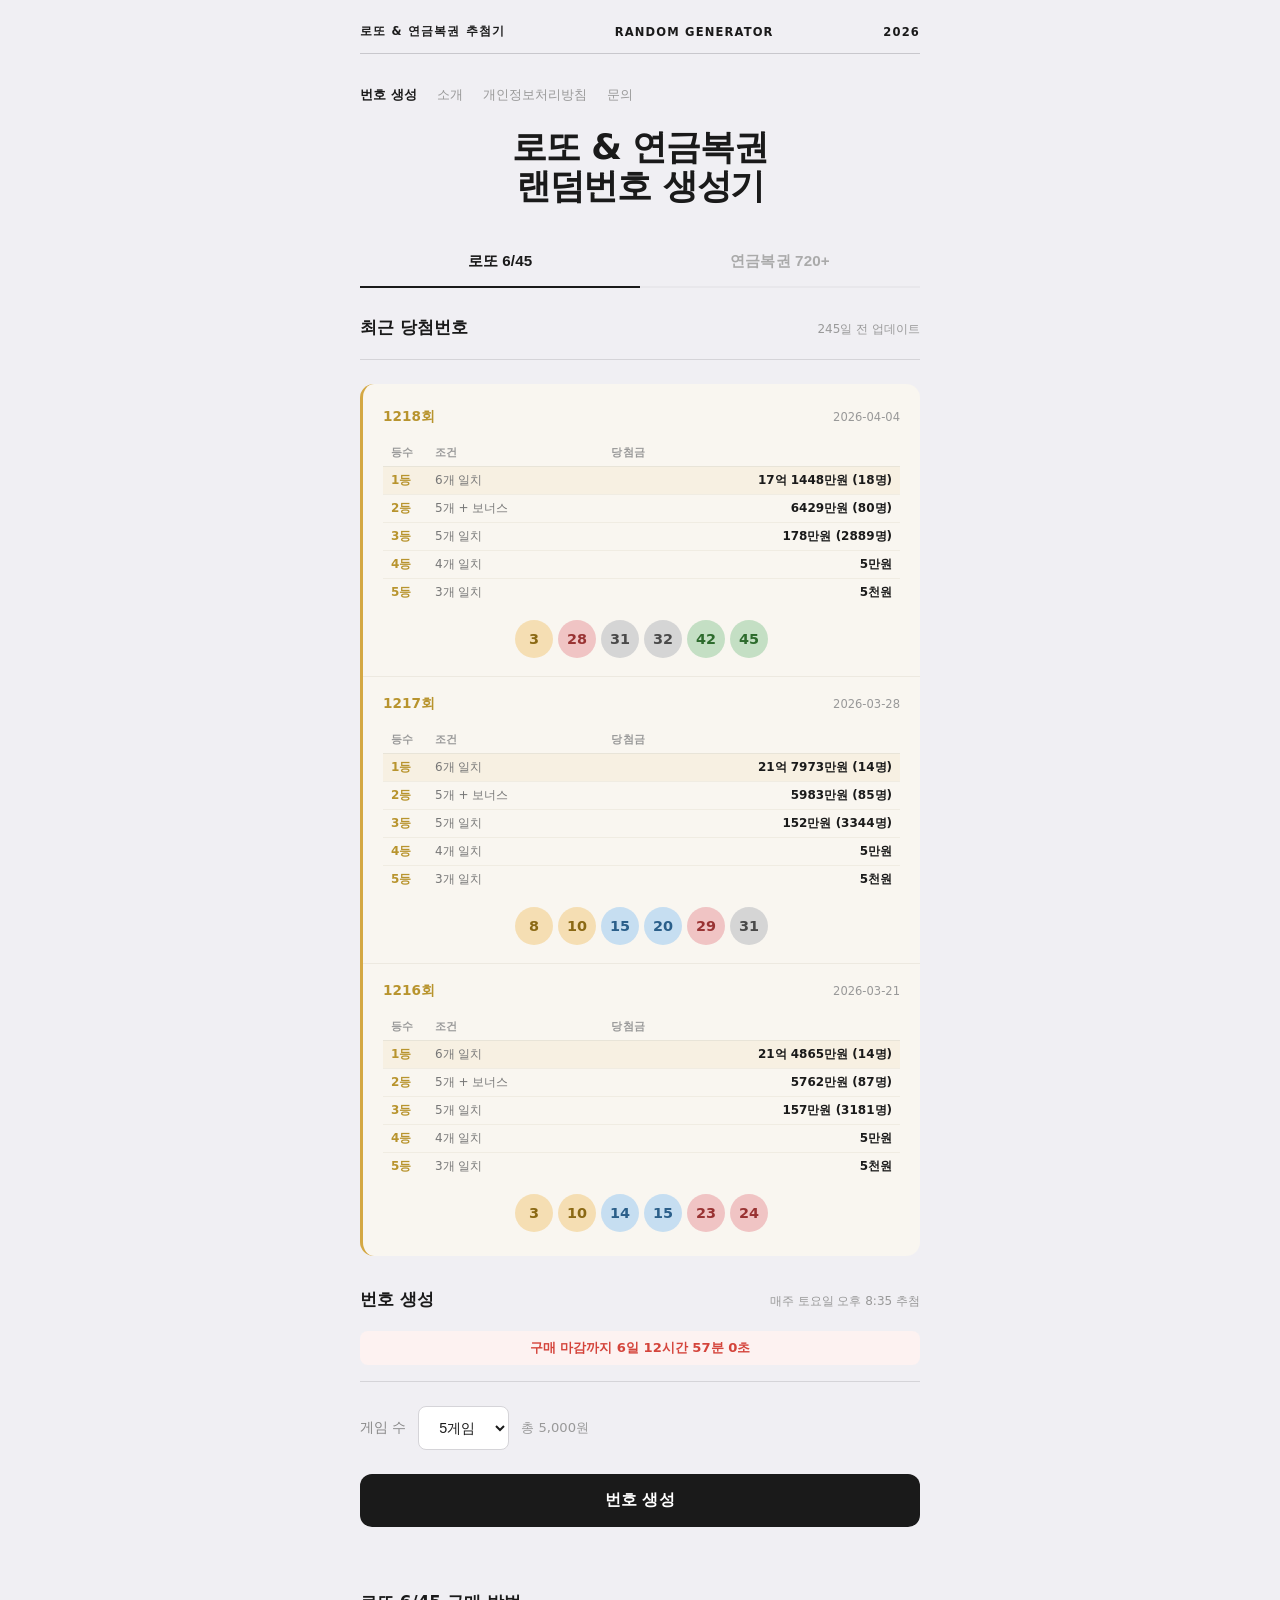
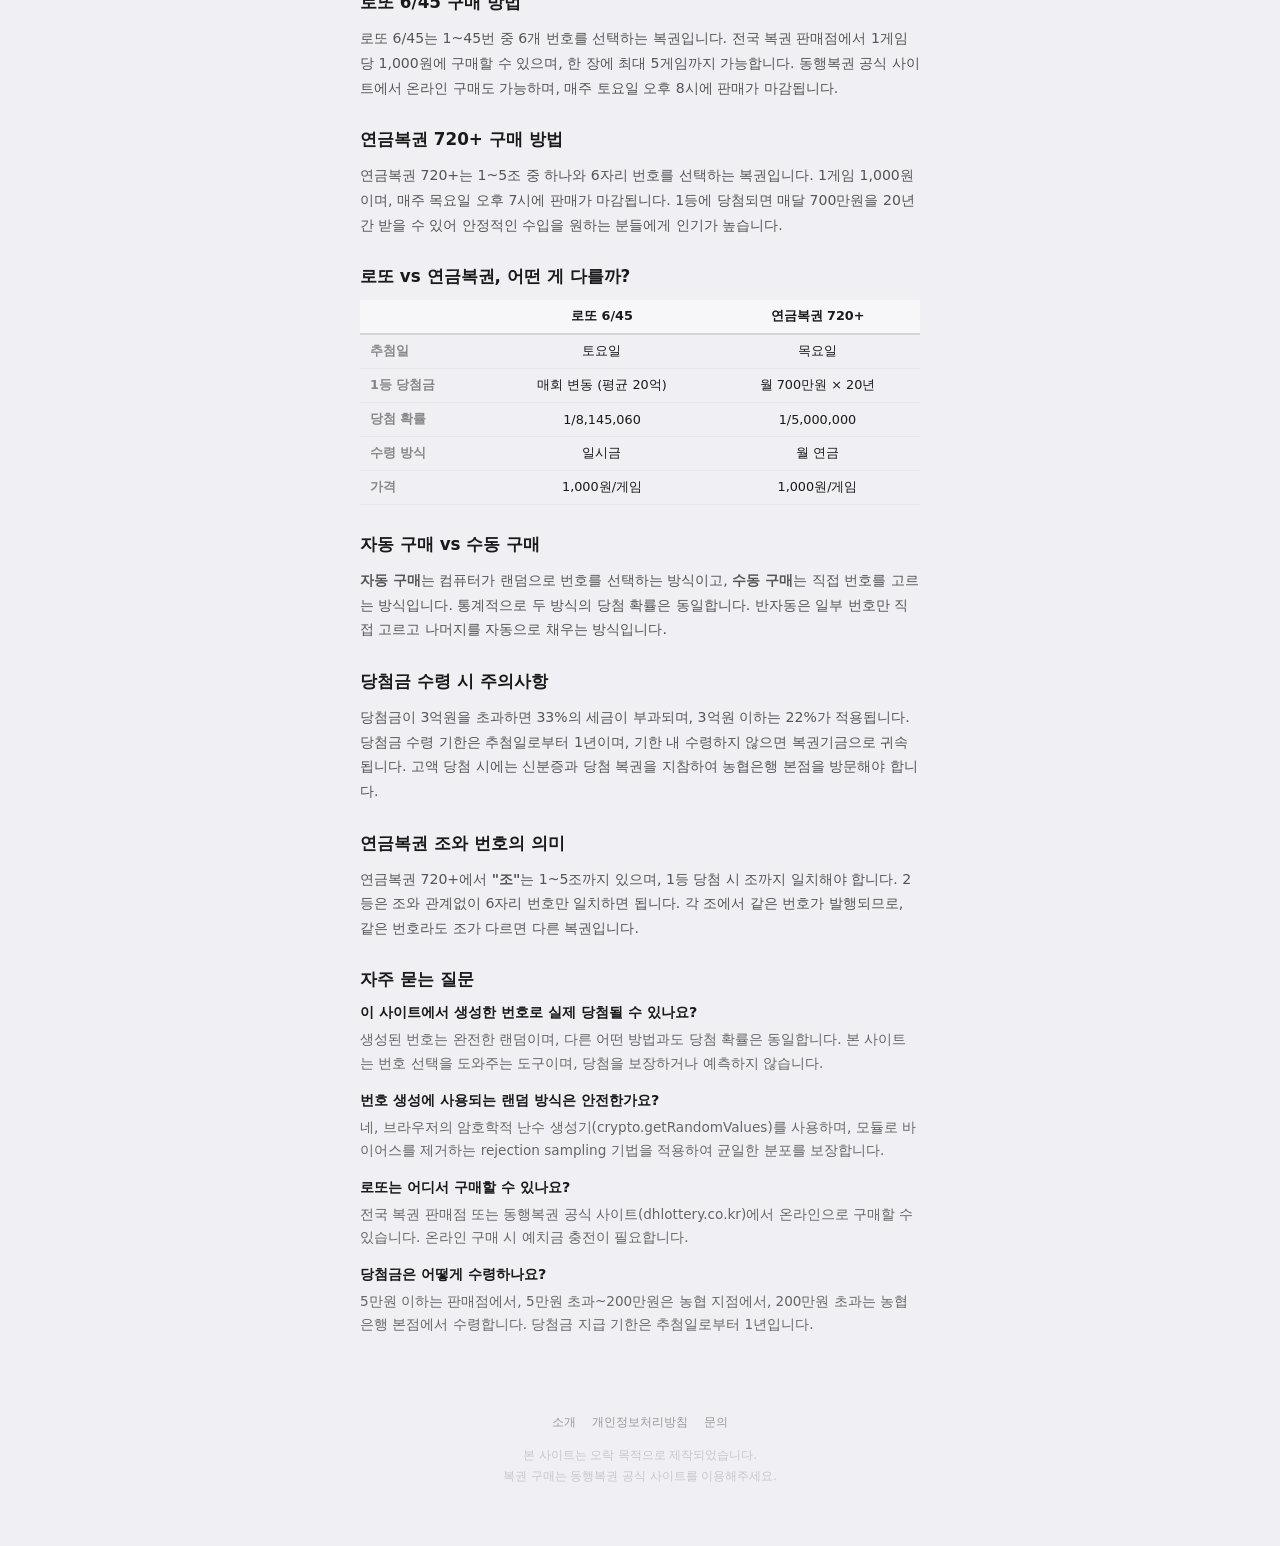
==== index.html @ ff05e0f4 "코덱스 마감 피드백 반영 (1,2,4,5) 1. og:image SVG → PNG 변환 (호환성 개선) 2. GitHub Actions 파싱 실패 시 자동 Issue 생성 4. 문" ====
<!DOCTYPE html>
<html lang="ko">
<head>
    <meta charset="UTF-8">
    <meta name="viewport" content="width=device-width, initial-scale=1.0">
    <title>로또번호 생성기 — 로또 6/45 번호 뽑기 & 연금복권 720+ 무료 추첨</title>
    <meta name="description" content="로또번호 랜덤 생성기. 로또 6/45 번호 뽑기, 연금복권 720+ 번호 추첨을 무료로 할 수 있습니다. 최근 당첨번호 확인까지 한 번에.">
    <meta name="keywords" content="로또번호, 로또 번호 생성기, 로또번호 뽑기, 로또 랜덤, 로또 추첨, 로또 당첨번호, 연금복권, 연금복권 번호 생성, 번호 추출기, 무료 로또">
    <meta name="google-site-verification" content="hTPphb6K1aQbl8k8QE-RH8GYcQVCY8FUF3v78Oo6tg0">
    <meta property="og:title" content="로또번호 생성기 — 로또 번호 뽑기 & 연금복권 추첨">
    <meta property="og:description" content="로또번호 랜덤 생성기. 로또 6/45 번호 뽑기, 연금복권 720+ 추첨을 무료로. 최근 당첨번호 확인까지.">
    <meta property="og:type" content="website">
    <meta property="og:url" content="https://www.plasmalotto.com/">
    <meta property="og:image" content="https://www.plasmalotto.com/og-image.png">
    <meta name="twitter:card" content="summary">
    <meta name="twitter:title" content="로또번호 생성기 — 로또 번호 뽑기 & 연금복권 추첨">
    <meta name="twitter:description" content="로또번호 랜덤 생성기. 로또 6/45 번호 뽑기, 연금복권 720+ 추첨을 무료로.">
    <link rel="canonical" href="https://www.plasmalotto.com/">
    <script async src="https://pagead2.googlesyndication.com/pagead/js/adsbygoogle.js?client=ca-pub-9818455528660030" crossorigin="anonymous"></script>
    <link rel="stylesheet" href="css/style.css">
</head>
<body>
    <div class="top-header">
        <span>로또 & 연금복권 추첨기</span>
        <span>Random Generator</span>
        <span>2026</span>
    </div>
    <div class="header-line"></div>

    <nav class="nav">
        <a href="index.html" class="active">번호 생성</a>
        <a href="about.html">소개</a>
        <a href="privacy.html">개인정보처리방침</a>
        <a href="contact.html">문의</a>
    </nav>

    <h1 class="site-title">로또 & 연금복권<br>랜덤번호 생성기</h1>

    <!-- 스크린리더 알림 -->
    <span id="sr-status" class="sr-only" aria-live="polite"></span>

    <div class="tabs" role="tablist">
        <button class="tab active" role="tab" id="tab-lotto" tabindex="0" aria-selected="true" aria-controls="panel-lotto">로또 6/45</button>
        <button class="tab" role="tab" id="tab-pension" tabindex="-1" aria-selected="false" aria-controls="panel-pension">연금복권 720+</button>
    </div>

    <!-- 로또 6/45 -->
    <div id="panel-lotto" class="panel" role="tabpanel" aria-labelledby="tab-lotto">
        <!-- 최근 당첨번호 -->
        <div class="winning-section">
            <div class="section-header">
                <span class="section-title">최근 당첨번호</span>
                <span class="draw-day" id="lotto-update-info"></span>
            </div>
            <div class="section-divider"></div>
            <div id="lotto-winning"></div>
        </div>

        <div class="section">
            <div class="section-header">
                <span class="section-title">번호 생성</span>
                <span class="draw-day">매주 토요일 오후 8:35 추첨</span>
            </div>
            <div class="countdown" id="lotto-countdown"></div>
            <div class="section-divider"></div>

            <div class="game-count">
                <label for="lotto-count">게임 수</label>
                <select id="lotto-count" onchange="updatePriceHint('lotto')">
                    <option value="1">1게임</option>
                    <option value="2">2게임</option>
                    <option value="3">3게임</option>
                    <option value="4">4게임</option>
                    <option value="5" selected>5게임</option>
                </select>
                <span class="price-hint" id="lotto-price">총 5,000원</span>
            </div>

            <div id="lotto-results" class="results-card"></div>

            <div class="btn-area">
                <button class="generate-btn" onclick="generate('lotto')">번호 생성</button>
            </div>
        </div>

        <div class="history-section" id="lotto-history-section" style="display:none;">
            <div class="section-divider"></div>
            <div class="history-header">
                <h3>이번 세션 기록</h3>
                <button class="clear-btn" onclick="clearHistory('lotto')">전체 삭제</button>
            </div>
            <div id="lotto-history"></div>
        </div>
    </div>

    <!-- 연금복권 720+ -->
    <div id="panel-pension" class="panel" role="tabpanel" aria-labelledby="tab-pension" hidden>
        <!-- 최근 당첨번호 -->
        <div class="winning-section">
            <div class="section-header">
                <span class="section-title">최근 당첨번호</span>
                <span class="draw-day" id="pension-update-info"></span>
            </div>
            <div class="section-divider"></div>
            <div id="pension-winning"></div>
        </div>

        <div class="section">
            <div class="section-header">
                <span class="section-title">번호 생성</span>
                <span class="draw-day">매주 목요일 오후 7:05 추첨</span>
            </div>
            <div class="countdown" id="pension-countdown"></div>
            <div class="section-divider"></div>

            <div class="game-count">
                <label for="pension-count">게임 수</label>
                <select id="pension-count" onchange="updatePriceHint('pension')">
                    <option value="1">1게임</option>
                    <option value="2">2게임</option>
                    <option value="3">3게임</option>
                    <option value="4">4게임</option>
                    <option value="5" selected>5게임</option>
                </select>
                <span class="price-hint" id="pension-price">총 5,000원</span>
            </div>

            <div id="pension-results" class="results-card"></div>

            <div class="btn-area">
                <button class="generate-btn" onclick="generate('pension')">번호 생성</button>
            </div>
        </div>

        <div class="history-section" id="pension-history-section" style="display:none;">
            <div class="section-divider"></div>
            <div class="history-header">
                <h3>이번 세션 기록</h3>
                <button class="clear-btn" onclick="clearHistory('pension')">전체 삭제</button>
            </div>
            <div id="pension-history"></div>
        </div>
    </div>

    <!-- 정보성 콘텐츠 -->
    <div class="info-content">
        <div class="info-section">
            <h2>로또 6/45 구매 방법</h2>
            <p>로또 6/45는 1~45번 중 6개 번호를 선택하는 복권입니다. 전국 복권 판매점에서 1게임당 1,000원에 구매할 수 있으며, 한 장에 최대 5게임까지 가능합니다. 동행복권 공식 사이트에서 온라인 구매도 가능하며, 매주 토요일 오후 8시에 판매가 마감됩니다.</p>
        </div>

        <div class="info-section">
            <h2>연금복권 720+ 구매 방법</h2>
            <p>연금복권 720+는 1~5조 중 하나와 6자리 번호를 선택하는 복권입니다. 1게임 1,000원이며, 매주 목요일 오후 7시에 판매가 마감됩니다. 1등에 당첨되면 매달 700만원을 20년간 받을 수 있어 안정적인 수입을 원하는 분들에게 인기가 높습니다.</p>
        </div>

        <div class="info-section">
            <h2>로또 vs 연금복권, 어떤 게 다를까?</h2>
            <table class="compare-table">
                <thead><tr><th></th><th>로또 6/45</th><th>연금복권 720+</th></tr></thead>
                <tbody>
                    <tr><td class="label">추첨일</td><td>토요일</td><td>목요일</td></tr>
                    <tr><td class="label">1등 당첨금</td><td>매회 변동 (평균 20억)</td><td>월 700만원 × 20년</td></tr>
                    <tr><td class="label">당첨 확률</td><td>1/8,145,060</td><td>1/5,000,000</td></tr>
                    <tr><td class="label">수령 방식</td><td>일시금</td><td>월 연금</td></tr>
                    <tr><td class="label">가격</td><td>1,000원/게임</td><td>1,000원/게임</td></tr>
                </tbody>
            </table>
        </div>

        <div class="info-section">
            <h2>자동 구매 vs 수동 구매</h2>
            <p><strong>자동 구매</strong>는 컴퓨터가 랜덤으로 번호를 선택하는 방식이고, <strong>수동 구매</strong>는 직접 번호를 고르는 방식입니다. 통계적으로 두 방식의 당첨 확률은 동일합니다. 반자동은 일부 번호만 직접 고르고 나머지를 자동으로 채우는 방식입니다.</p>
        </div>

        <div class="info-section">
            <h2>당첨금 수령 시 주의사항</h2>
            <p>당첨금이 3억원을 초과하면 33%의 세금이 부과되며, 3억원 이하는 22%가 적용됩니다. 당첨금 수령 기한은 추첨일로부터 1년이며, 기한 내 수령하지 않으면 복권기금으로 귀속됩니다. 고액 당첨 시에는 신분증과 당첨 복권을 지참하여 농협은행 본점을 방문해야 합니다.</p>
        </div>

        <div class="info-section">
            <h2>연금복권 조와 번호의 의미</h2>
            <p>연금복권 720+에서 <strong>"조"</strong>는 1~5조까지 있으며, 1등 당첨 시 조까지 일치해야 합니다. 2등은 조와 관계없이 6자리 번호만 일치하면 됩니다. 각 조에서 같은 번호가 발행되므로, 같은 번호라도 조가 다르면 다른 복권입니다.</p>
        </div>

        <div class="info-section">
            <h2>자주 묻는 질문</h2>
            <div class="faq-item">
                <h3>이 사이트에서 생성한 번호로 실제 당첨될 수 있나요?</h3>
                <p>생성된 번호는 완전한 랜덤이며, 다른 어떤 방법과도 당첨 확률은 동일합니다. 본 사이트는 번호 선택을 도와주는 도구이며, 당첨을 보장하거나 예측하지 않습니다.</p>
            </div>
            <div class="faq-item">
                <h3>번호 생성에 사용되는 랜덤 방식은 안전한가요?</h3>
                <p>네, 브라우저의 암호학적 난수 생성기(crypto.getRandomValues)를 사용하며, 모듈로 바이어스를 제거하는 rejection sampling 기법을 적용하여 균일한 분포를 보장합니다.</p>
            </div>
            <div class="faq-item">
                <h3>로또는 어디서 구매할 수 있나요?</h3>
                <p>전국 복권 판매점 또는 동행복권 공식 사이트(dhlottery.co.kr)에서 온라인으로 구매할 수 있습니다. 온라인 구매 시 예치금 충전이 필요합니다.</p>
            </div>
            <div class="faq-item">
                <h3>당첨금은 어떻게 수령하나요?</h3>
                <p>5만원 이하는 판매점에서, 5만원 초과~200만원은 농협 지점에서, 200만원 초과는 농협은행 본점에서 수령합니다. 당첨금 지급 기한은 추첨일로부터 1년입니다.</p>
            </div>
        </div>
    </div>

    <footer>
        <div class="footer-links">
            <a href="about.html">소개</a>
            <a href="privacy.html">개인정보처리방침</a>
            <a href="contact.html">문의</a>
        </div>
        <p>본 사이트는 오락 목적으로 제작되었습니다.</p>
        <p>복권 구매는 동행복권 공식 사이트를 이용해주세요.</p>
    </footer>

    <!-- JSON-LD 구조화 데이터 -->
    <script type="application/ld+json">
    {
        "@context": "https://schema.org",
        "@type": "WebSite",
        "name": "로또 & 연금복권 추첨기",
        "url": "https://www.plasmalotto.com",
        "description": "로또 6/45, 연금복권 720+ 번호를 무료로 랜덤 생성하세요."
    }
    </script>
    <script type="application/ld+json">
    {
        "@context": "https://schema.org",
        "@type": "FAQPage",
        "mainEntity": [
            {
                "@type": "Question",
                "name": "이 사이트에서 생성한 번호로 실제 당첨될 수 있나요?",
                "acceptedAnswer": {
                    "@type": "Answer",
                    "text": "생성된 번호는 완전한 랜덤이며, 다른 어떤 방법과도 당첨 확률은 동일합니다. 본 사이트는 번호 선택을 도와주는 도구이며, 당첨을 보장하거나 예측하지 않습니다."
                }
            },
            {
                "@type": "Question",
                "name": "번호 생성에 사용되는 랜덤 방식은 안전한가요?",
                "acceptedAnswer": {
                    "@type": "Answer",
                    "text": "네, 브라우저의 암호학적 난수 생성기(crypto.getRandomValues)를 사용하며, 모듈로 바이어스를 제거하는 rejection sampling 기법을 적용합니다."
                }
            },
            {
                "@type": "Question",
                "name": "로또는 어디서 구매할 수 있나요?",
                "acceptedAnswer": {
                    "@type": "Answer",
                    "text": "전국 복권 판매점 또는 동행복권 공식 사이트(dhlottery.co.kr)에서 온라인으로 구매할 수 있습니다."
                }
            },
            {
                "@type": "Question",
                "name": "당첨금은 어떻게 수령하나요?",
                "acceptedAnswer": {
                    "@type": "Answer",
                    "text": "5만원 이하는 판매점에서, 5만원 초과~200만원은 농협 지점에서, 200만원 초과는 농협은행 본점에서 수령합니다. 당첨금 지급 기한은 추첨일로부터 1년입니다."
                }
            },
            {
                "@type": "Question",
                "name": "자동 구매와 수동 구매의 차이는 무엇인가요?",
                "acceptedAnswer": {
                    "@type": "Answer",
                    "text": "자동 구매는 컴퓨터가 랜덤으로 번호를 선택하고, 수동 구매는 직접 번호를 고릅니다. 통계적으로 두 방식의 당첨 확률은 동일합니다."
                }
            },
            {
                "@type": "Question",
                "name": "당첨금에 세금이 부과되나요?",
                "acceptedAnswer": {
                    "@type": "Answer",
                    "text": "당첨금이 3억원을 초과하면 33%, 3억원 이하는 22%의 세금이 부과됩니다."
                }
            }
        ]
    }
    </script>

    <script>
        // ── 난수 (rejection sampling) ──
        function secureRandom(max) {
            try {
                var array = new Uint32Array(1);
                var limit = 4294967296;
                var threshold = limit - (limit % max);
                do { crypto.getRandomValues(array); } while (array[0] >= threshold);
                return array[0] % max;
            } catch (e) {
                return Math.floor(Math.random() * max);
            }
        }

        // ── 생성 토큰 ──
        var generationToken = 0;

        // ── 탭 전환 ──
        function switchTab(tab) {
            var tabs = document.querySelectorAll('.tab');
            var panels = document.querySelectorAll('.panel');
            tabs.forEach(function(t) {
                t.classList.remove('active');
                t.setAttribute('aria-selected', 'false');
                t.setAttribute('tabindex', '-1');
            });
            panels.forEach(function(p) { p.setAttribute('hidden', ''); });
            var idx = tab === 'lotto' ? 0 : 1;
            tabs[idx].classList.add('active');
            tabs[idx].setAttribute('aria-selected', 'true');
            tabs[idx].setAttribute('tabindex', '0');
            document.getElementById('panel-' + tab).removeAttribute('hidden');
        }

        document.querySelectorAll('.tab').forEach(function(t) {
            t.addEventListener('click', function() {
                switchTab(this.getAttribute('aria-controls').replace('panel-', ''));
            });
        });

        document.querySelector('.tabs').addEventListener('keydown', function(e) {
            if (e.key !== 'ArrowRight' && e.key !== 'ArrowLeft') return;
            e.preventDefault();
            var tabs = Array.from(this.querySelectorAll('.tab'));
            var current = tabs.findIndex(function(t) { return t.classList.contains('active'); });
            var next = e.key === 'ArrowRight' ? (current + 1) % tabs.length : (current - 1 + tabs.length) % tabs.length;
            switchTab(next === 0 ? 'lotto' : 'pension');
            tabs[next].focus();
        });

        // ── 공통 유틸 ──
        function getBallClass(num) {
            if (num <= 10) return 'range-1';
            if (num <= 20) return 'range-2';
            if (num <= 30) return 'range-3';
            if (num <= 40) return 'range-4';
            return 'range-5';
        }

        function getTimeStr() {
            var now = new Date();
            return now.getHours().toString().padStart(2, '0') + ':' + now.getMinutes().toString().padStart(2, '0');
        }

        function createGameWrapper(gameIndex) {
            var wrapper = document.createElement('div');
            wrapper.className = 'multi-result';
            var label = document.createElement('div');
            label.className = 'game-label';
            label.textContent = String.fromCharCode(65 + gameIndex) + ' 게임';
            wrapper.appendChild(label);
            return wrapper;
        }

        function trimHistory(containerId, maxItems) {
            var container = document.getElementById(containerId);
            while (container.children.length > maxItems) {
                container.removeChild(container.lastChild);
            }
        }

        function announce(message) {
            document.getElementById('sr-status').textContent = message;
        }

        function updatePriceHint(type) {
            var count = parseInt(document.getElementById(type + '-count').value);
            document.getElementById(type + '-price').textContent = '총 ' + (count * 1000).toLocaleString() + '원';
        }

        // ── 번호 생성 ──
        function generateLottoNumbers() {
            var numbers = [];
            while (numbers.length < 6) {
                var n = secureRandom(45) + 1;
                if (numbers.indexOf(n) === -1) numbers.push(n);
            }
            numbers.sort(function(a, b) { return a - b; });
            return numbers;
        }

        function generatePensionNumbers() {
            var group = secureRandom(5) + 1;
            var digits = [];
            for (var i = 0; i < 6; i++) digits.push(secureRandom(10));
            return { group: group, digits: digits };
        }

        // ── 결과 렌더링 ──
        function renderLottoBalls(container, numbers, token, delayBase) {
            var ballsDiv = document.createElement('div');
            ballsDiv.className = 'lotto-balls';
            numbers.forEach(function(num, i) {
                var ball = document.createElement('div');
                ball.className = 'ball ' + getBallClass(num);
                ball.textContent = num;
                ballsDiv.appendChild(ball);
                setTimeout(function() {
                    if (generationToken === token) ball.classList.add('show');
                }, 50 * i + delayBase);
            });
            container.appendChild(ballsDiv);
        }

        function renderPensionResult(container, data, token, delayBase) {
            var resultDiv = document.createElement('div');
            resultDiv.className = 'pension-result';

            var groupEl = document.createElement('div');
            groupEl.className = 'pension-group';
            groupEl.textContent = data.group + '조';
            resultDiv.appendChild(groupEl);
            setTimeout(function() {
                if (generationToken === token) groupEl.classList.add('show');
            }, delayBase);

            var sepEl = document.createElement('span');
            sepEl.className = 'pension-separator';
            sepEl.textContent = '|';
            resultDiv.appendChild(sepEl);
            setTimeout(function() {
                if (generationToken === token) sepEl.classList.add('show');
            }, 60 + delayBase);

            data.digits.forEach(function(d, i) {
                var digitEl = document.createElement('div');
                digitEl.className = 'pension-digit';
                digitEl.textContent = d;
                resultDiv.appendChild(digitEl);
                setTimeout(function() {
                    if (generationToken === token) digitEl.classList.add('show');
                }, 100 + 50 * i + delayBase);
            });

            container.appendChild(resultDiv);
        }

        // ── 통합 생성 ──
        function generate(type) {
            var token = ++generationToken;
            var count = parseInt(document.getElementById(type + '-count').value);
            var container = document.getElementById(type + '-results');
            container.innerHTML = '';
            var allGames = [];
            var isLotto = type === 'lotto';

            for (var g = 0; g < count; g++) {
                var wrapper = createGameWrapper(g);
                if (isLotto) {
                    var numbers = generateLottoNumbers();
                    allGames.push({ numbers: numbers });
                    renderLottoBalls(wrapper, numbers, token, g * 80);
                } else {
                    var data = generatePensionNumbers();
                    allGames.push(data);
                    renderPensionResult(wrapper, data, token, g * 80);
                }
                container.appendChild(wrapper);
            }

            saveHistory(type, allGames);
            announce((isLotto ? '로또' : '연금복권') + ' ' + count + '게임 생성 완료');
        }

        // ── 통합 히스토리 ──
        function saveHistory(type, games) {
            var section = document.getElementById(type + '-history-section');
            var container = document.getElementById(type + '-history');
            section.style.display = 'block';
            var timeStr = getTimeStr();
            var isLotto = type === 'lotto';

            games.forEach(function(game) {
                var item = document.createElement('div');
                item.className = 'history-item';

                var time = document.createElement('span');
                time.className = 'time';
                time.textContent = timeStr;
                item.appendChild(time);

                if (isLotto) {
                    var balls = document.createElement('div');
                    balls.className = 'history-balls';
                    game.numbers.forEach(function(num) {
                        var b = document.createElement('span');
                        b.className = 'mini-ball ' + getBallClass(num);
                        b.textContent = num;
                        balls.appendChild(b);
                    });
                    item.appendChild(balls);
                } else {
                    var nums = document.createElement('div');
                    nums.className = 'history-pension-nums';
                    var grp = document.createElement('span');
                    grp.className = 'mini-group';
                    grp.textContent = game.group + '조';
                    nums.appendChild(grp);
                    game.digits.forEach(function(d) {
                        var digit = document.createElement('span');
                        digit.className = 'mini-digit';
                        digit.textContent = d;
                        nums.appendChild(digit);
                    });
                    item.appendChild(nums);
                }

                container.insertBefore(item, container.firstChild);
            });

            trimHistory(type + '-history', 20);
        }

        function clearHistory(type) {
            document.getElementById(type + '-history').innerHTML = '';
            document.getElementById(type + '-history-section').style.display = 'none';
        }

        function formatTimeAgo(isoStr) {
            var diff = Date.now() - new Date(isoStr).getTime();
            var mins = Math.floor(diff / 60000);
            if (mins < 60) return mins + '분 전 업데이트';
            var hours = Math.floor(mins / 60);
            if (hours < 24) return hours + '시간 전 업데이트';
            var days = Math.floor(hours / 24);
            return days + '일 전 업데이트';
        }

        // ── 최근 당첨번호 로드 ──
        function loadWinningNumbers() {
            fetch('data/lotto.json')
                .then(function(r) { return r.json(); })
                .then(function(data) {
                    var rounds = data.rounds || data;
                    renderLottoWinning(rounds);
                    if (data.lastUpdated) {
                        document.getElementById('lotto-update-info').textContent = formatTimeAgo(data.lastUpdated);
                    }
                })
                .catch(function() {
                    document.getElementById('lotto-winning').innerHTML =
                        '<div class="winning-round"><p style="font-size:0.85rem;color:#999;text-align:center;padding:8px 0;">당첨번호를 불러올 수 없습니다.</p></div>';
                });

            fetch('data/pension.json')
                .then(function(r) { return r.json(); })
                .then(function(data) {
                    var rounds = data.rounds || data;
                    renderPensionWinning(rounds);
                    if (data.lastUpdated) {
                        document.getElementById('pension-update-info').textContent = formatTimeAgo(data.lastUpdated);
                    }
                })
                .catch(function() {
                    document.getElementById('pension-winning').innerHTML =
                        '<div class="winning-round"><p style="font-size:0.85rem;color:#999;text-align:center;padding:8px 0;">당첨번호를 불러올 수 없습니다.</p></div>';
                });
        }

        function renderLottoWinning(rounds) {
            var container = document.getElementById('lotto-winning');
            container.innerHTML = '';
            var card = document.createElement('div');
            card.className = 'winning-card';
            rounds.forEach(function(r) {
                var div = document.createElement('div');
                div.className = 'winning-round';

                var info = document.createElement('div');
                info.className = 'round-info';
                info.innerHTML = '<span class="round-number">' + r.round + '회</span><span class="round-date">' + r.date + '</span>';
                div.appendChild(info);

                if (r.prize) {
                    var table = document.createElement('table');
                    table.className = 'pension-prize-table';
                    var rows = '<thead><tr><th>등수</th><th>조건</th><th>당첨금</th></tr></thead><tbody>'
                        + '<tr class="highlight"><td class="rank">1등</td><td class="condition">6개 일치</td><td class="amount">' + r.prize + (r.winners ? ' <span class="winners">(' + r.winners + '명)</span>' : '') + '</td></tr>'
                        + '<tr><td class="rank">2등</td><td class="condition">5개 + 보너스</td><td class="amount">' + (r.prize2 || '-') + (r.winners2 ? ' <span class="winners">(' + r.winners2 + '명)</span>' : '') + '</td></tr>'
                        + '<tr><td class="rank">3등</td><td class="condition">5개 일치</td><td class="amount">' + (r.prize3 || '-') + (r.winners3 ? ' <span class="winners">(' + r.winners3 + '명)</span>' : '') + '</td></tr>'
                        + '<tr><td class="rank">4등</td><td class="condition">4개 일치</td><td class="amount">5만원</td></tr>'
                        + '<tr><td class="rank">5등</td><td class="condition">3개 일치</td><td class="amount">5천원</td></tr>'
                        + '</tbody>';
                    table.innerHTML = rows;
                    div.appendChild(table);
                }

                var balls = document.createElement('div');
                balls.className = 'lotto-balls';
                r.numbers.forEach(function(num) {
                    var ball = document.createElement('div');
                    ball.className = 'ball static ' + getBallClass(num);
                    ball.textContent = num;
                    balls.appendChild(ball);
                });
                div.appendChild(balls);
                card.appendChild(div);
            });
            container.appendChild(card);
        }

        function renderPensionWinning(rounds) {
            var container = document.getElementById('pension-winning');
            container.innerHTML = '';
            var card = document.createElement('div');
            card.className = 'winning-card';
            rounds.forEach(function(r, idx) {
                var div = document.createElement('div');
                div.className = 'winning-round';

                var info = document.createElement('div');
                info.className = 'round-info';
                info.innerHTML = '<span class="round-number">' + r.round + '회</span><span class="round-date">' + r.date + '</span>';
                div.appendChild(info);

                // 첫 번째 회차에만 당첨금 테이블 표시
                if (idx === 0) {
                    var table = document.createElement('table');
                    table.className = 'pension-prize-table';
                    table.innerHTML = ''
                        + '<thead><tr><th>등수</th><th>조건</th><th>당첨금</th></tr></thead>'
                        + '<tbody>'
                        + '<tr class="highlight"><td class="rank">1등</td><td class="condition">조 + 6자리 일치</td><td class="amount">월 700만원×20년</td></tr>'
                        + '<tr><td class="rank">2등</td><td class="condition">6자리 일치</td><td class="amount">월 100만원×10년</td></tr>'
                        + '<tr><td class="rank">3등</td><td class="condition">앞/뒤 5자리 일치</td><td class="amount">100만원</td></tr>'
                        + '<tr><td class="rank">4등</td><td class="condition">앞/뒤 4자리 일치</td><td class="amount">10만원</td></tr>'
                        + '<tr><td class="rank">5등</td><td class="condition">앞/뒤 3자리 일치</td><td class="amount">5만원</td></tr>'
                        + '<tr><td class="rank">6등</td><td class="condition">앞/뒤 2자리 일치</td><td class="amount">5천원</td></tr>'
                        + '<tr><td class="rank">7등</td><td class="condition">앞/뒤 1자리 일치</td><td class="amount">1천원</td></tr>'
                        + '<tr class="bonus-row"><td class="rank">보너스</td><td class="condition">각 조 6자리 일치</td><td class="amount">월 100만원×10년</td></tr>'
                        + '</tbody>';
                    div.appendChild(table);
                }

                var result = document.createElement('div');
                result.className = 'pension-result';

                var groupEl = document.createElement('div');
                groupEl.className = 'pension-group static';
                groupEl.textContent = r.group + '조';
                result.appendChild(groupEl);

                var sep = document.createElement('span');
                sep.className = 'pension-separator static';
                sep.textContent = '|';
                result.appendChild(sep);

                r.numbers.forEach(function(d) {
                    var digit = document.createElement('div');
                    digit.className = 'pension-digit static';
                    digit.textContent = d;
                    result.appendChild(digit);
                });

                div.appendChild(result);
                card.appendChild(div);
            });
            container.appendChild(card);
        }

        loadWinningNumbers();

        // ── 구매 마감 카운트다운 ──
        // 로또: 매주 토요일 오후 8시 마감, 연금복권: 매주 목요일 오후 7시 마감 (추첨 전 판매 마감)
        // dayOfWeek: 마감 요일, hour: 마감 시각
        // 마감 후 ~ 다음날 자정까지는 null 반환 (마감 상태)
        // 다음날 자정 이후부터 다음 주 마감까지 카운트다운
        function getNextDeadline(dayOfWeek, hour) {
            var now = new Date();
            var target = new Date(now);
            target.setHours(hour, 0, 0, 0);

            // 이번 주 해당 요일로 설정
            var diff = dayOfWeek - now.getDay();
            if (diff < 0) diff += 7;
            target.setDate(target.getDate() + diff);

            if (target <= now) {
                // 마감 지남 → 다음날 자정 계산
                var nextMidnight = new Date(target);
                nextMidnight.setDate(nextMidnight.getDate() + 1);
                nextMidnight.setHours(0, 0, 0, 0);

                if (now < nextMidnight) {
                    // 마감 ~ 다음날 자정 사이 → 마감 상태
                    return null;
                }
                // 다음날 자정 이후 → 다음 주 마감으로
                target.setDate(target.getDate() + 7);
            }

            return target;
        }

        function formatCountdown(ms) {
            var totalSec = Math.floor(ms / 1000);
            var days = Math.floor(totalSec / 86400);
            var hours = Math.floor((totalSec % 86400) / 3600);
            var mins = Math.floor((totalSec % 3600) / 60);
            var secs = totalSec % 60;

            var parts = [];
            if (days > 0) parts.push(days + '일');
            parts.push(hours + '시간');
            parts.push(mins + '분');
            parts.push(secs + '초');
            return parts.join(' ');
        }

        function updateCountdowns() {
            var now = new Date();

            // 로또: 토요일(6) 오후 8시 마감
            var lottoEl = document.getElementById('lotto-countdown');
            var lottoDeadline = getNextDeadline(6, 20);
            if (lottoDeadline === null) {
                lottoEl.textContent = '이번 주 판매가 마감되었습니다';
                lottoEl.className = 'countdown closed';
            } else {
                lottoEl.textContent = '구매 마감까지 ' + formatCountdown(lottoDeadline - now);
                lottoEl.className = 'countdown';
            }

            // 연금복권: 목요일(4) 오후 7시 마감
            var pensionEl = document.getElementById('pension-countdown');
            var pensionDeadline = getNextDeadline(4, 19);
            if (pensionDeadline === null) {
                pensionEl.textContent = '이번 주 판매가 마감되었습니다';
                pensionEl.className = 'countdown closed';
            } else {
                pensionEl.textContent = '구매 마감까지 ' + formatCountdown(pensionDeadline - now);
                pensionEl.className = 'countdown';
            }
        }

        updateCountdowns();
        setInterval(updateCountdowns, 1000);
    </script>
</body>
</html>
---- css/style.css ----
/* ── 리셋 ── */
* {
    margin: 0;
    padding: 0;
    box-sizing: border-box;
    -webkit-tap-highlight-color: transparent;
}

body {
    font-family: -apple-system, 'Segoe UI', system-ui, sans-serif;
    background: #F0EFF3;
    min-height: 100vh;
    min-height: 100dvh;
    color: #1A1A1A;
    display: flex;
    flex-direction: column;
    align-items: center;
    padding: 0 20px 60px;
}

/* ── 스크린리더 전용 ── */
.sr-only {
    position: absolute;
    width: 1px;
    height: 1px;
    padding: 0;
    margin: -1px;
    overflow: hidden;
    clip: rect(0,0,0,0);
    white-space: nowrap;
    border: 0;
}

/* ── 상단 헤더 ── */
.top-header {
    width: 100%;
    max-width: 560px;
    display: flex;
    justify-content: space-between;
    align-items: center;
    padding: 24px 0 14px;
    font-size: 0.72rem;
    letter-spacing: 0.1em;
    text-transform: uppercase;
    color: #1A1A1A;
    font-weight: 600;
}

.header-line {
    width: 100%;
    max-width: 560px;
    height: 1px;
    background: #C8C7CC;
    margin-bottom: 32px;
}

/* ── 네비게이션 ── */
.nav {
    width: 100%;
    max-width: 560px;
    display: flex;
    gap: 20px;
    margin-bottom: 24px;
    flex-wrap: wrap;
}

.nav a {
    color: #999;
    text-decoration: none;
    font-size: 0.82rem;
    font-weight: 500;
    transition: color 0.15s;
}

.nav a:hover {
    color: #1A1A1A;
}

.nav a.active {
    color: #1A1A1A;
    font-weight: 700;
}

/* ── 타이틀 ── */
.site-title {
    font-size: 2.2rem;
    font-weight: 800;
    letter-spacing: -0.03em;
    margin-bottom: 32px;
    text-align: center;
    line-height: 1.1;
}

/* ── 페이지 콘텐츠 ── */
.page-content {
    width: 100%;
    max-width: 560px;
}

.page-content h2 {
    font-size: 1.2rem;
    font-weight: 700;
    margin-bottom: 16px;
}

.page-content h3 {
    font-size: 1rem;
    font-weight: 700;
    margin: 24px 0 10px;
}

.page-content p {
    font-size: 0.9rem;
    line-height: 1.75;
    color: #444;
    margin-bottom: 12px;
}

.page-content ul {
    font-size: 0.9rem;
    line-height: 1.75;
    color: #444;
    margin-bottom: 12px;
    padding-left: 20px;
}

.page-content a {
    color: #1A1A1A;
    font-weight: 600;
}

/* ── 카드 ── */
.card {
    background: #fff;
    border-radius: 14px;
    padding: 24px;
    margin-bottom: 16px;
}

/* ── 구분선 ── */
.divider {
    height: 1px;
    background: #D5D4D8;
    margin: 24px 0;
}

/* ── 탭 ── */
.tabs {
    display: flex;
    gap: 0;
    margin-bottom: 28px;
    width: 100%;
    max-width: 560px;
}

.tab {
    flex: 1;
    padding: 14px 0;
    border: none;
    background: transparent;
    color: #AAAAAA;
    font-size: 0.95rem;
    font-weight: 600;
    cursor: pointer;
    transition: color 0.2s;
    border-bottom: 2px solid #E8E7EB;
    letter-spacing: 0.01em;
    outline: none;
}

.tab.active {
    color: #1A1A1A;
    border-bottom-color: #1A1A1A;
}

.tab:hover:not(.active) {
    color: #666;
}

.tab:focus-visible {
    outline: 2px solid #1A1A1A;
    outline-offset: -2px;
    border-radius: 4px;
}

/* ── 패널 ── */
.panel {
    width: 100%;
    max-width: 560px;
}

.panel[hidden] {
    display: none;
}

/* ── 섹션 ── */
.section {
    margin-bottom: 24px;
}

.section-header {
    display: flex;
    justify-content: space-between;
    align-items: baseline;
    margin-bottom: 20px;
}

.section-title {
    font-size: 1.05rem;
    font-weight: 700;
}

.draw-day {
    font-size: 0.75rem;
    color: #999;
    font-weight: 500;
}

/* ── 마감 카운트다운 ── */
.countdown {
    font-size: 0.82rem;
    font-weight: 700;
    color: #D4443B;
    margin-bottom: 16px;
    padding: 8px 12px;
    background: #FDF2F1;
    border-radius: 8px;
    text-align: center;
}

.countdown.closed {
    color: #999;
    background: #F0EFF3;
}

.section-divider {
    height: 1px;
    background: #D5D4D8;
    margin-bottom: 24px;
}

/* ── 게임 수 선택 ── */
.game-count {
    display: flex;
    align-items: center;
    gap: 12px;
    margin-bottom: 24px;
}

.game-count label {
    color: #888;
    font-size: 0.85rem;
    font-weight: 500;
}

.game-count select {
    background: #fff;
    border: 1px solid #D5D4D8;
    color: #1A1A1A;
    padding: 10px 16px;
    border-radius: 8px;
    font-size: 0.9rem;
    cursor: pointer;
    outline: none;
    font-weight: 500;
    min-height: 44px;
}

.game-count select:focus {
    border-color: #1A1A1A;
}

.price-hint {
    color: #999;
    font-size: 0.82rem;
    font-weight: 500;
}

/* ── 결과 영역 ── */
.results-card {
    background: #fff;
    border-radius: 14px;
    padding: 4px 16px;
    margin-bottom: 8px;
    min-height: 0;
}

.results-card:empty {
    display: none;
}

/* ── 로또 볼 ── */
.lotto-balls {
    display: flex;
    justify-content: center;
    align-items: center;
    gap: 7px;
    flex-wrap: wrap;
    min-height: 48px;
}

.ball {
    width: 46px;
    height: 46px;
    border-radius: 50%;
    display: flex;
    align-items: center;
    justify-content: center;
    font-size: 1.05rem;
    font-weight: 800;
    opacity: 0;
    transition: opacity 0.3s ease;
    will-change: opacity;
}

.ball.show {
    opacity: 1;
}

/* 정적 볼 (당첨번호 표시용) */
.ball.static {
    opacity: 1;
}

.ball.range-1 { background: #F5DEB3; color: #8B6914; }
.ball.range-2 { background: #C6DEF1; color: #2B5F8A; }
.ball.range-3 { background: #F0C4C4; color: #993333; }
.ball.range-4 { background: #D5D5D5; color: #4A4A4A; }
.ball.range-5 { background: #C4DFC4; color: #2D6B2D; }

/* ── 연금복권 ── */
.pension-result {
    display: flex;
    justify-content: center;
    align-items: center;
    gap: 5px;
    flex-wrap: wrap;
    min-height: 48px;
}

.pension-group {
    background: #1A1A1A;
    color: #fff;
    padding: 10px 16px;
    border-radius: 8px;
    font-size: 1.1rem;
    font-weight: 800;
    letter-spacing: 0.02em;
    opacity: 0;
    transition: opacity 0.3s ease;
    will-change: opacity;
}

.pension-group.show, .pension-group.static {
    opacity: 1;
}

.pension-separator {
    font-size: 1rem;
    color: #C8C7CC;
    opacity: 0;
    transition: opacity 0.25s ease;
}

.pension-separator.show, .pension-separator.static {
    opacity: 1;
}

.pension-digit {
    width: 40px;
    height: 48px;
    border-radius: 8px;
    display: flex;
    align-items: center;
    justify-content: center;
    font-size: 1.2rem;
    font-weight: 800;
    background: #F7F7F9;
    border: 1px solid #E0DFE3;
    color: #1A1A1A;
    opacity: 0;
    transition: opacity 0.3s ease;
    will-change: opacity;
}

.pension-digit.show, .pension-digit.static {
    opacity: 1;
}

/* ── 버튼 ── */
.btn-area {
    text-align: center;
    margin-top: 24px;
}

.generate-btn {
    width: 100%;
    padding: 16px 36px;
    border-radius: 12px;
    border: none;
    font-size: 1rem;
    font-weight: 700;
    cursor: pointer;
    transition: background 0.15s, transform 0.1s;
    background: #1A1A1A;
    color: #fff;
    letter-spacing: 0.02em;
    min-height: 52px;
}

.generate-btn:hover {
    background: #333;
}

.generate-btn:active {
    transform: scale(0.98);
    background: #000;
}

.generate-btn:focus-visible {
    outline: 2px solid #1A1A1A;
    outline-offset: 2px;
}

/* ── 다중 게임 결과 ── */
.multi-result {
    padding: 16px 0;
    border-bottom: 1px solid #F0EFF3;
}

.multi-result:last-child {
    border-bottom: none;
}

.multi-result .game-label {
    font-size: 0.72rem;
    color: #BBBBBB;
    margin-bottom: 10px;
    text-align: left;
    font-weight: 600;
    letter-spacing: 0.08em;
    text-transform: uppercase;
}

.multi-result .lotto-balls,
.multi-result .pension-result {
    min-height: auto;
}

/* ── 당첨번호 섹션 ── */
.winning-section {
    margin-bottom: 32px;
}

.winning-card {
    background: #F9F6F0;
    border-radius: 14px;
    padding: 6px 0;
    overflow: hidden;
    border-left: 3px solid #D4A843;
}

.winning-round {
    padding: 18px 20px;
    border-bottom: 1px solid #EDE9E0;
}

.winning-round:last-child {
    border-bottom: none;
}

.winning-round .round-info {
    display: flex;
    justify-content: space-between;
    align-items: center;
    margin-bottom: 14px;
}

.winning-round .round-number {
    font-size: 0.85rem;
    font-weight: 800;
    color: #B8942E;
}

.winning-round .round-date {
    font-size: 0.72rem;
    color: #999;
    font-weight: 500;
}

.winning-round .prize-info {
    font-size: 0.82rem;
    font-weight: 700;
    color: #D4A843;
    margin-bottom: 12px;
}

.winning-round .prize-info .winners {
    font-size: 0.72rem;
    font-weight: 500;
    color: #999;
    margin-left: 6px;
}

/* 연금복권 당첨금 테이블 */
.pension-prize-table {
    width: 100%;
    border-collapse: collapse;
    font-size: 0.75rem;
    margin-bottom: 14px;
}

.pension-prize-table th {
    text-align: left;
    font-weight: 600;
    color: #999;
    font-size: 0.68rem;
    letter-spacing: 0.04em;
    padding: 6px 8px;
    border-bottom: 1px solid #E8E4D8;
}

.pension-prize-table td {
    padding: 5px 8px;
    border-bottom: 1px solid #F0ECE2;
    color: #555;
}

.pension-prize-table tr:last-child td {
    border-bottom: none;
}

.pension-prize-table .rank {
    font-weight: 700;
    color: #B8942E;
    width: 44px;
}

.pension-prize-table .condition {
    color: #777;
}

.pension-prize-table .amount {
    font-weight: 700;
    color: #1A1A1A;
    text-align: right;
    white-space: nowrap;
}

.pension-prize-table tr.highlight td {
    background: rgba(212, 168, 67, 0.08);
}

.pension-prize-table tr.bonus-row td {
    border-top: 1px solid #E0DCD0;
}

.winning-round .prize-info {
    line-height: 1.7;
}

.winning-round .lotto-balls {
    gap: 5px;
    min-height: auto;
}

.winning-round .ball {
    width: 38px;
    height: 38px;
    font-size: 0.9rem;
}

/* 당첨번호 카드 위 연금복권 스타일 */
.winning-round .pension-group {
    background: #B8942E;
    color: #fff;
}

.winning-round .pension-digit {
    background: #fff;
    border-color: #E0DCD4;
    color: #1A1A1A;
}

.winning-round .pension-separator {
    color: #CCC;
}

/* ── 히스토리 ── */
.history-section {
    margin-top: 32px;
    width: 100%;
}

.history-header {
    display: flex;
    align-items: center;
    justify-content: space-between;
    margin-bottom: 12px;
}

.history-header h3 {
    font-size: 0.8rem;
    color: #999;
    font-weight: 600;
    letter-spacing: 0.04em;
}

.clear-btn {
    background: none;
    border: 1px solid #D5D4D8;
    color: #999;
    padding: 6px 14px;
    border-radius: 6px;
    font-size: 0.75rem;
    cursor: pointer;
    transition: all 0.15s;
    font-weight: 500;
    min-height: 36px;
}

.clear-btn:hover {
    color: #1A1A1A;
    border-color: #1A1A1A;
}

.clear-btn:focus-visible {
    outline: 2px solid #1A1A1A;
    outline-offset: 1px;
}

.history-item {
    background: #fff;
    border-radius: 10px;
    padding: 12px 14px;
    margin-bottom: 6px;
    display: flex;
    align-items: center;
    gap: 12px;
    font-size: 0.9rem;
}

.history-item .time {
    color: #BBBBBB;
    font-size: 0.72rem;
    min-width: 42px;
    font-weight: 500;
    font-variant-numeric: tabular-nums;
}

.history-balls {
    display: flex;
    gap: 4px;
    align-items: center;
    flex-wrap: wrap;
}

.history-balls .mini-ball {
    width: 28px;
    height: 28px;
    border-radius: 50%;
    display: flex;
    align-items: center;
    justify-content: center;
    font-size: 0.7rem;
    font-weight: 700;
}

.history-pension-nums {
    display: flex;
    gap: 4px;
    align-items: center;
}

.history-pension-nums .mini-digit {
    background: #F0EFF3;
    padding: 4px 7px;
    border-radius: 4px;
    font-size: 0.78rem;
    font-weight: 700;
    color: #1A1A1A;
}

.history-pension-nums .mini-group {
    background: #1A1A1A;
    color: #fff;
    padding: 4px 9px;
    border-radius: 4px;
    font-size: 0.78rem;
    font-weight: 700;
    margin-right: 4px;
}

/* ── 폼 ── */
.form-group {
    margin-bottom: 16px;
}

.form-group label {
    display: block;
    font-size: 0.85rem;
    font-weight: 600;
    color: #444;
    margin-bottom: 6px;
}

.form-group input,
.form-group textarea {
    width: 100%;
    padding: 12px 14px;
    border: 1px solid #D5D4D8;
    border-radius: 8px;
    font-size: 0.9rem;
    font-family: inherit;
    outline: none;
    background: #fff;
    min-height: 44px;
}

.form-group textarea {
    min-height: 120px;
    resize: vertical;
}

.form-group input:focus,
.form-group textarea:focus {
    border-color: #1A1A1A;
}

.submit-btn {
    padding: 14px 32px;
    border-radius: 8px;
    border: none;
    font-size: 0.9rem;
    font-weight: 700;
    cursor: pointer;
    background: #1A1A1A;
    color: #fff;
    min-height: 48px;
    transition: background 0.15s;
}

.submit-btn:hover {
    background: #333;
}

/* ── 정보성 콘텐츠 (홈 하단) ── */
.info-content {
    width: 100%;
    max-width: 560px;
    margin-top: 40px;
}

.info-section {
    margin-bottom: 28px;
}

.info-section h2 {
    font-size: 1.05rem;
    font-weight: 700;
    margin-bottom: 12px;
    color: #1A1A1A;
}

.info-section p {
    font-size: 0.88rem;
    line-height: 1.75;
    color: #555;
    margin-bottom: 8px;
}

.compare-table {
    width: 100%;
    border-collapse: collapse;
    font-size: 0.8rem;
    margin-top: 8px;
}

.compare-table th,
.compare-table td {
    padding: 8px 10px;
    border-bottom: 1px solid #E8E7EB;
    text-align: center;
}

.compare-table thead th {
    font-weight: 700;
    color: #1A1A1A;
    background: #F7F7F9;
    border-bottom: 2px solid #D5D4D8;
}

.compare-table td.label {
    font-weight: 600;
    color: #888;
    text-align: left;
}

.faq-item {
    margin-bottom: 16px;
}

.faq-item h3 {
    font-size: 0.9rem;
    font-weight: 700;
    color: #1A1A1A;
    margin-bottom: 6px;
}

.faq-item p {
    font-size: 0.85rem;
    line-height: 1.7;
    color: #666;
}

/* ── 푸터 ── */
footer {
    margin-top: 48px;
    color: #C8C7CC;
    font-size: 0.72rem;
    text-align: center;
    line-height: 1.8;
    width: 100%;
    max-width: 560px;
}

footer a {
    color: #999;
    text-decoration: none;
}

footer a:hover {
    color: #1A1A1A;
}

.footer-links {
    display: flex;
    justify-content: center;
    gap: 16px;
    margin-bottom: 12px;
}

/* ── 모바일 최적화 ── */
@media (max-width: 480px) {
    body {
        padding: 0 16px 48px;
    }

    .site-title {
        font-size: 1.8rem;
        margin-bottom: 24px;
    }

    .top-header {
        padding: 20px 0 12px;
        font-size: 0.65rem;
    }

    .header-line {
        margin-bottom: 24px;
    }

    .tabs {
        margin-bottom: 24px;
    }

    .tab {
        font-size: 0.9rem;
        padding: 12px 0;
    }

    .section-header {
        margin-bottom: 16px;
    }

    .section-divider {
        margin-bottom: 20px;
    }

    .game-count {
        margin-bottom: 20px;
    }

    .results-card {
        padding: 2px 12px;
        border-radius: 12px;
    }

    .multi-result {
        padding: 14px 0;
    }

    .ball {
        width: 42px;
        height: 42px;
        font-size: 0.95rem;
    }

    .lotto-balls {
        gap: 5px;
    }

    .pension-digit {
        width: 36px;
        height: 44px;
        font-size: 1.05rem;
    }

    .pension-group {
        padding: 8px 14px;
        font-size: 1rem;
    }

    .pension-result {
        gap: 4px;
    }

    .btn-area {
        margin-top: 20px;
    }

    .generate-btn {
        min-height: 50px;
        border-radius: 10px;
    }

    .winning-round {
        padding: 14px 16px;
    }

    .winning-round .ball {
        width: 34px;
        height: 34px;
        font-size: 0.82rem;
    }

    .nav {
        gap: 14px;
    }

    .card {
        padding: 20px 16px;
    }
}
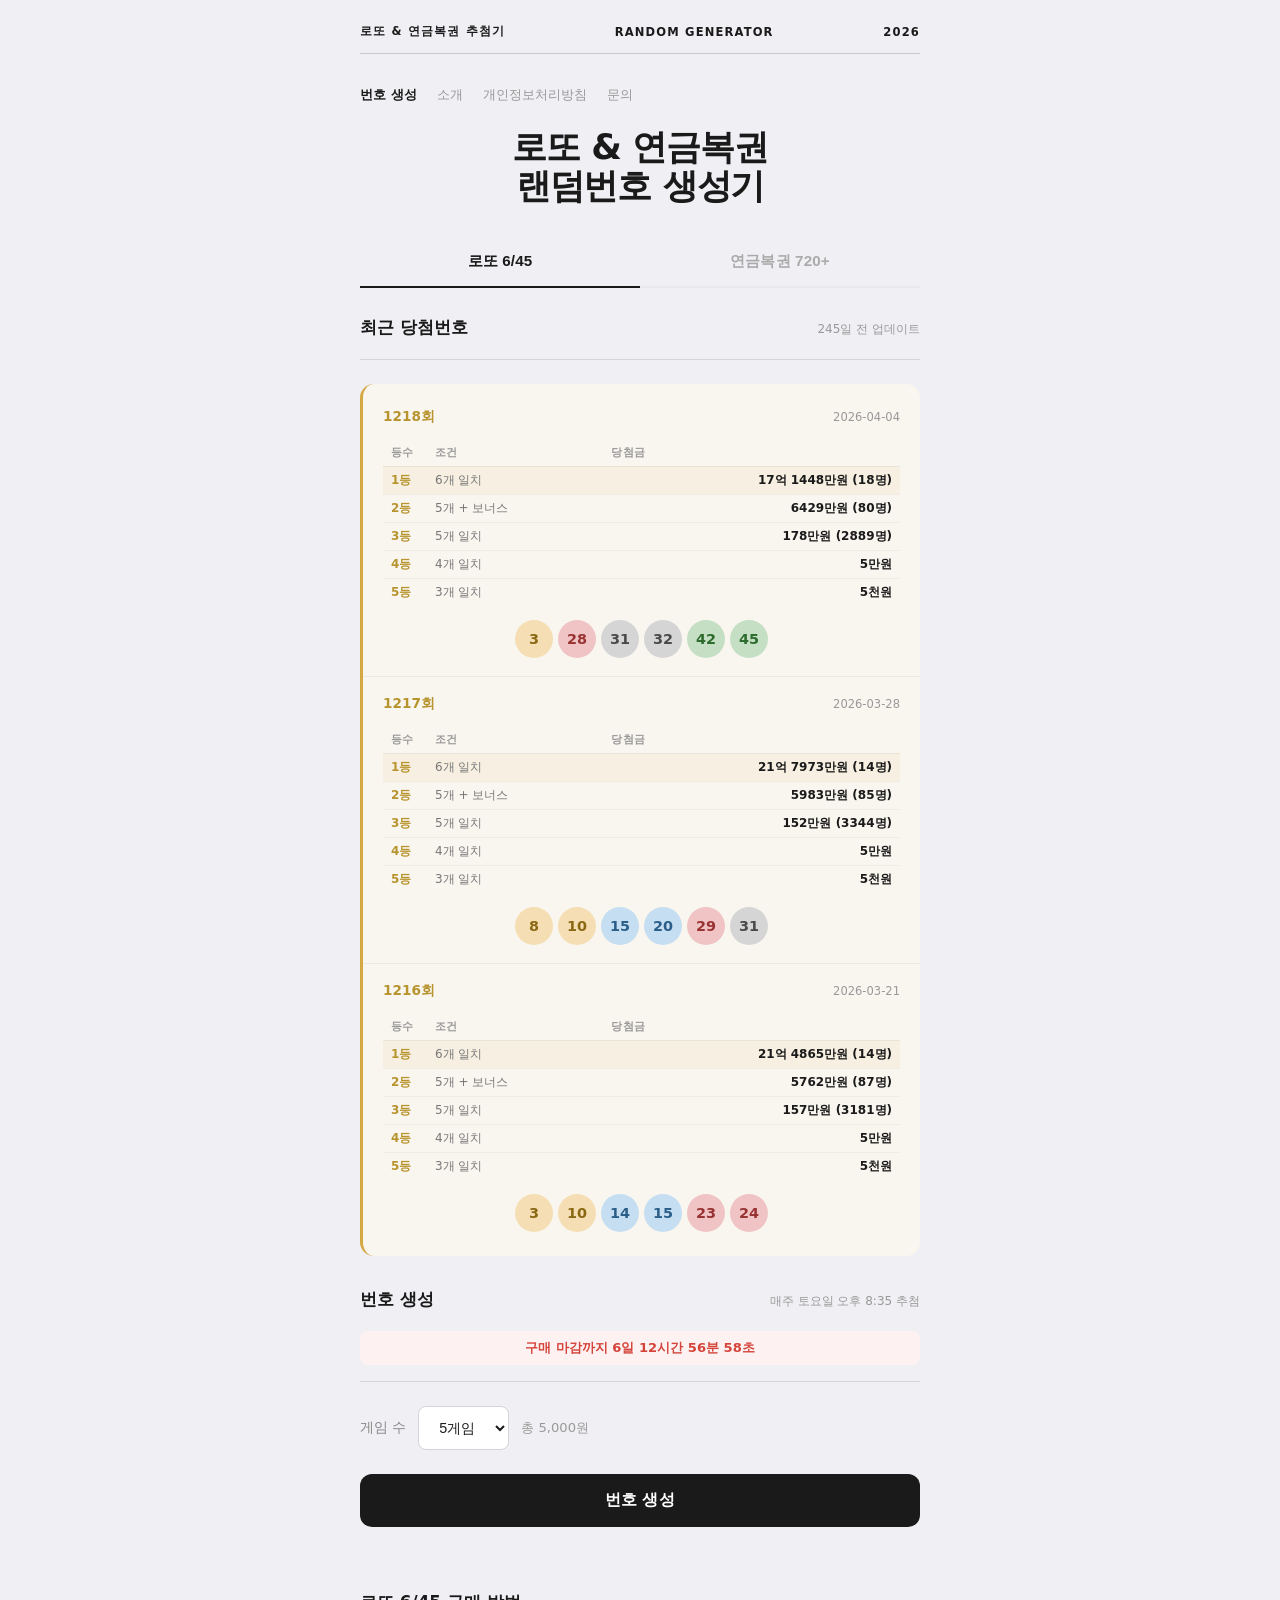
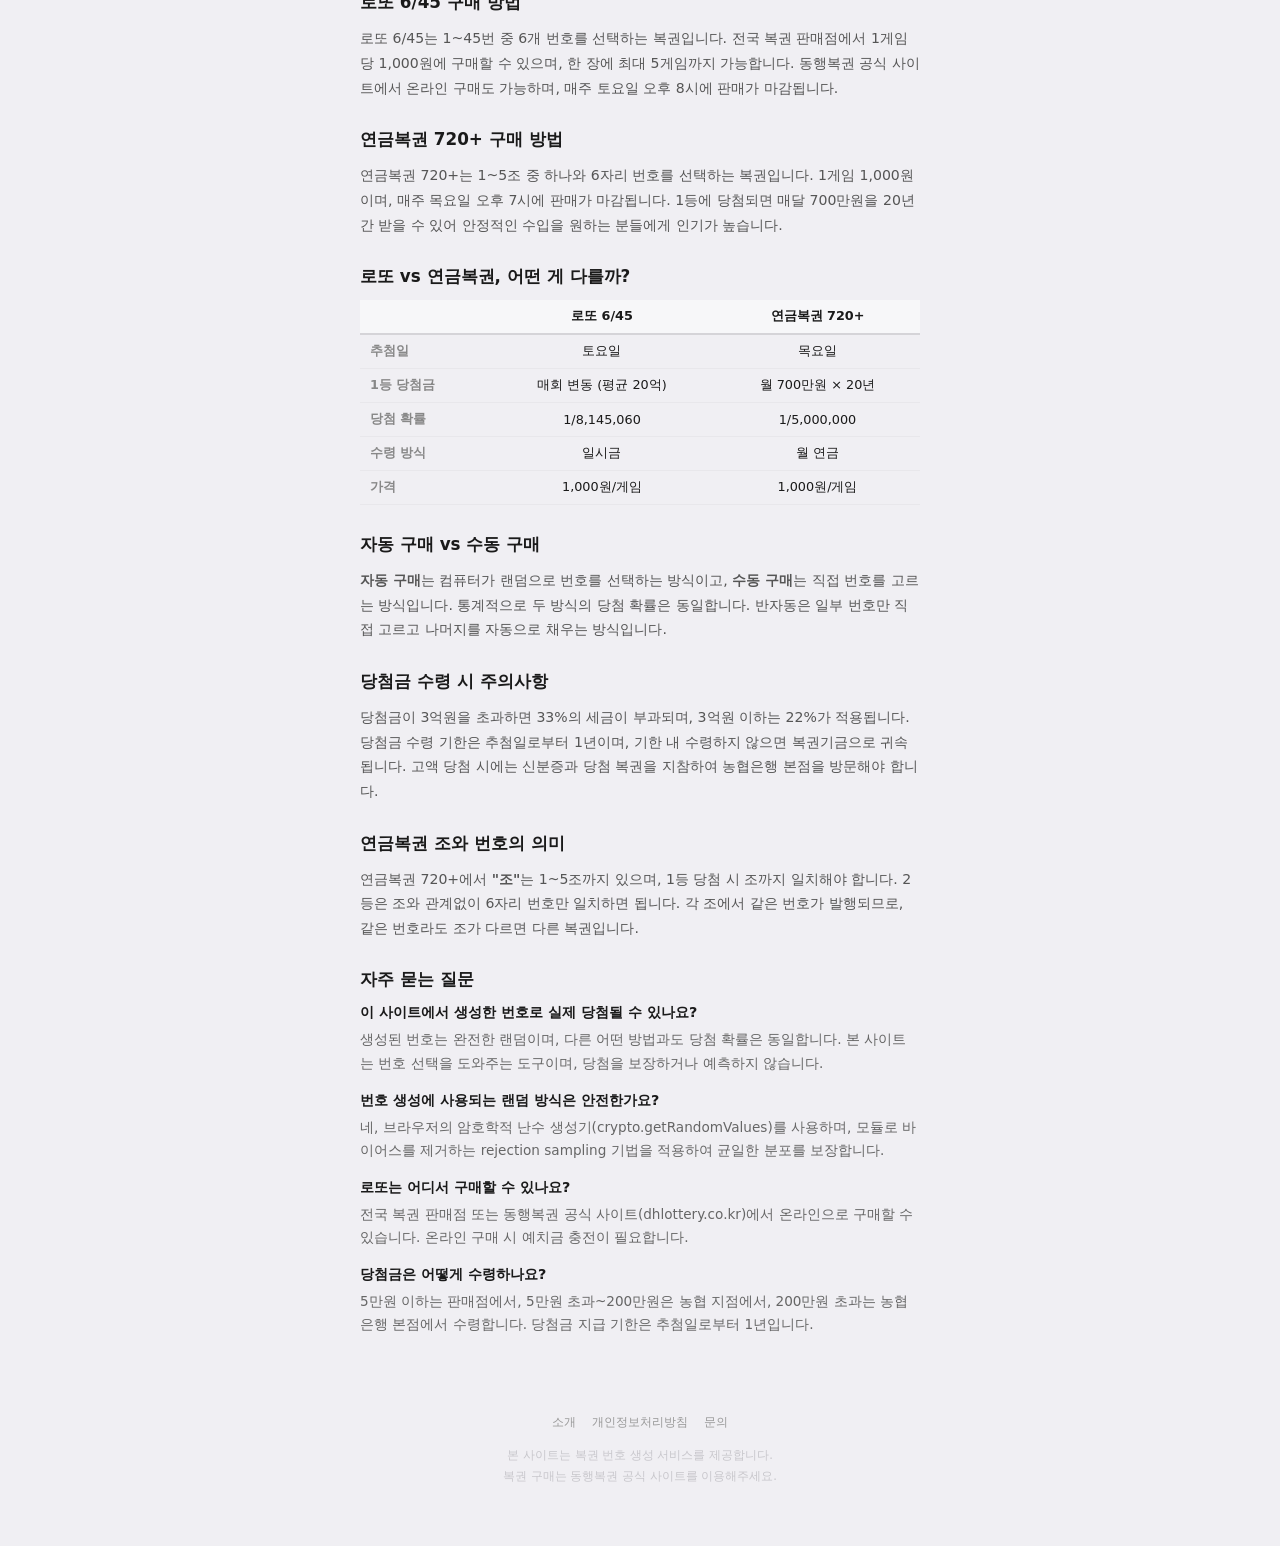
==== commit 4f5b41f6: "비영리 문구 제거, 개인 운영 사이트로 수정 (AdSense 일치)" ====
--- a/index.html
+++ b/index.html
@@ -210,7 +210,7 @@
             <a href="privacy.html">개인정보처리방침</a>
             <a href="contact.html">문의</a>
         </div>
-        <p>본 사이트는 오락 목적으로 제작되었습니다.</p>
+        <p>본 사이트는 복권 번호 생성 서비스를 제공합니다.</p>
         <p>복권 구매는 동행복권 공식 사이트를 이용해주세요.</p>
     </footer>
 
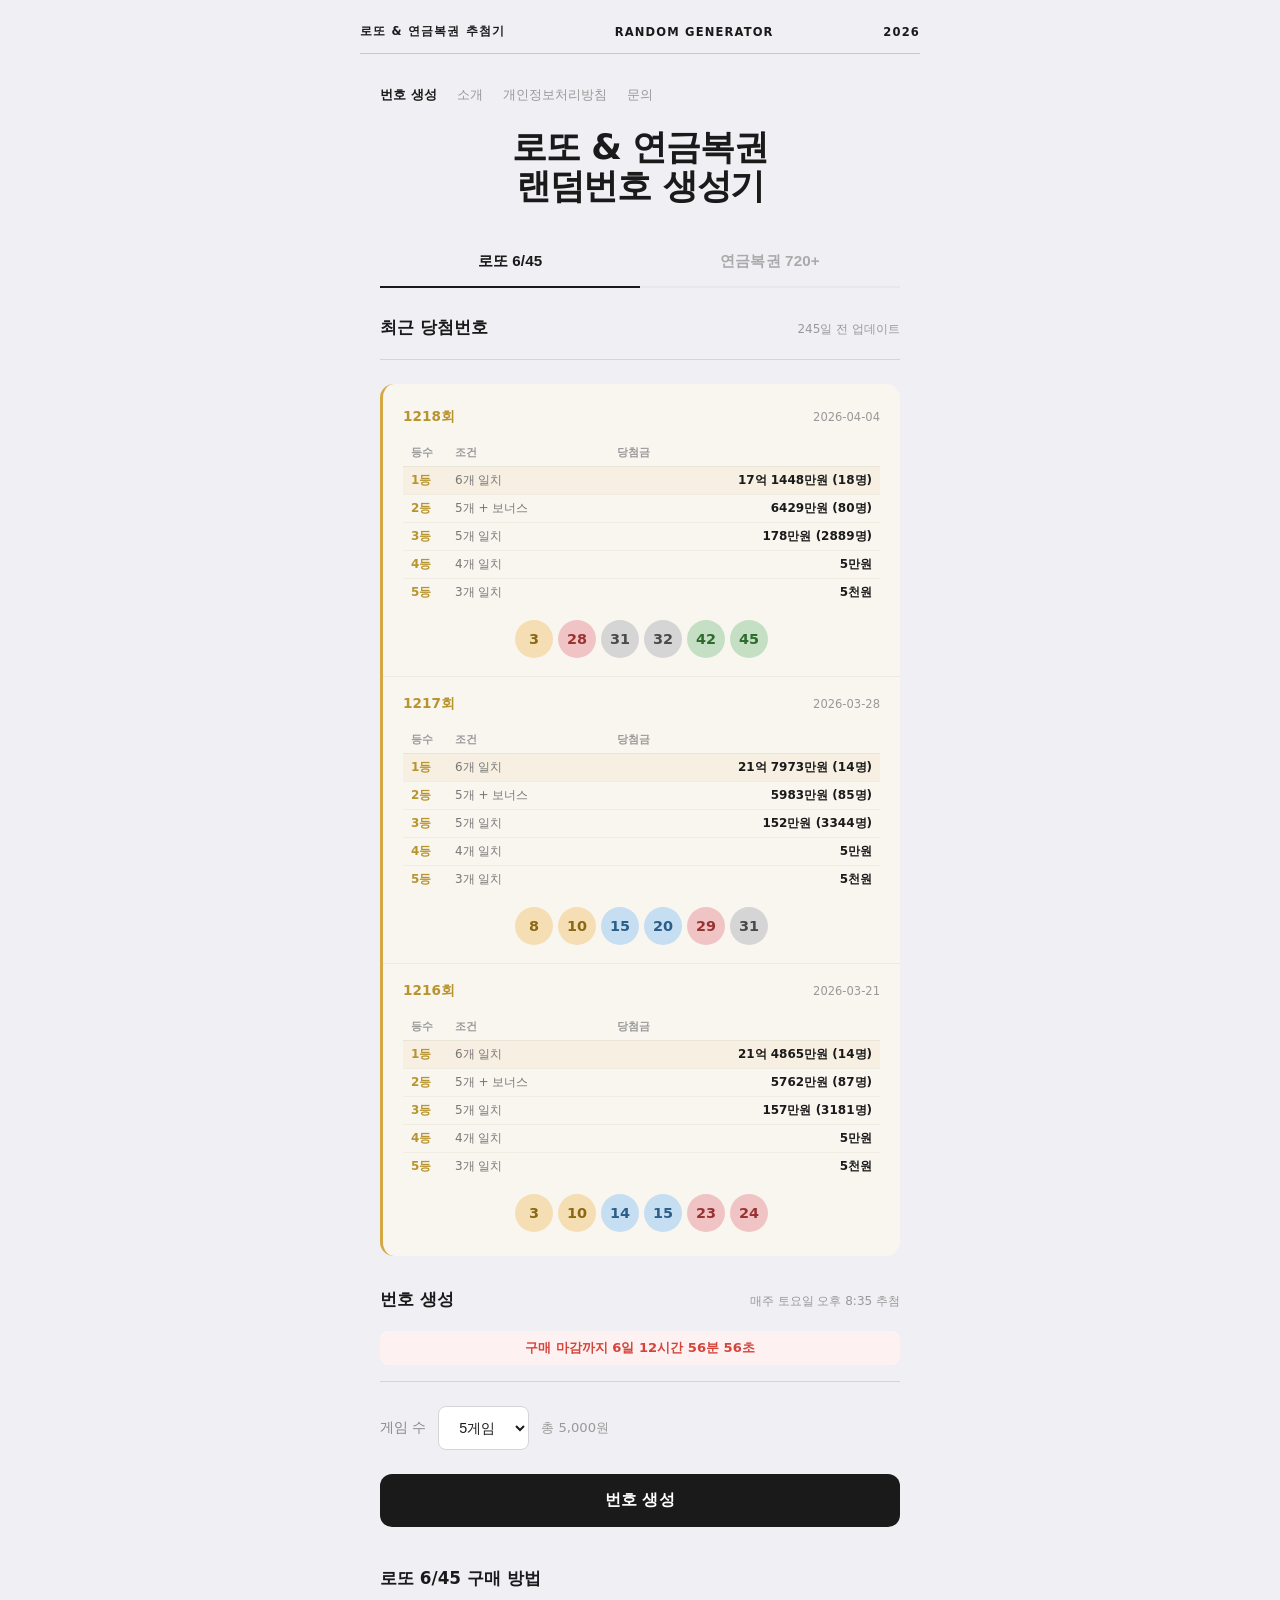
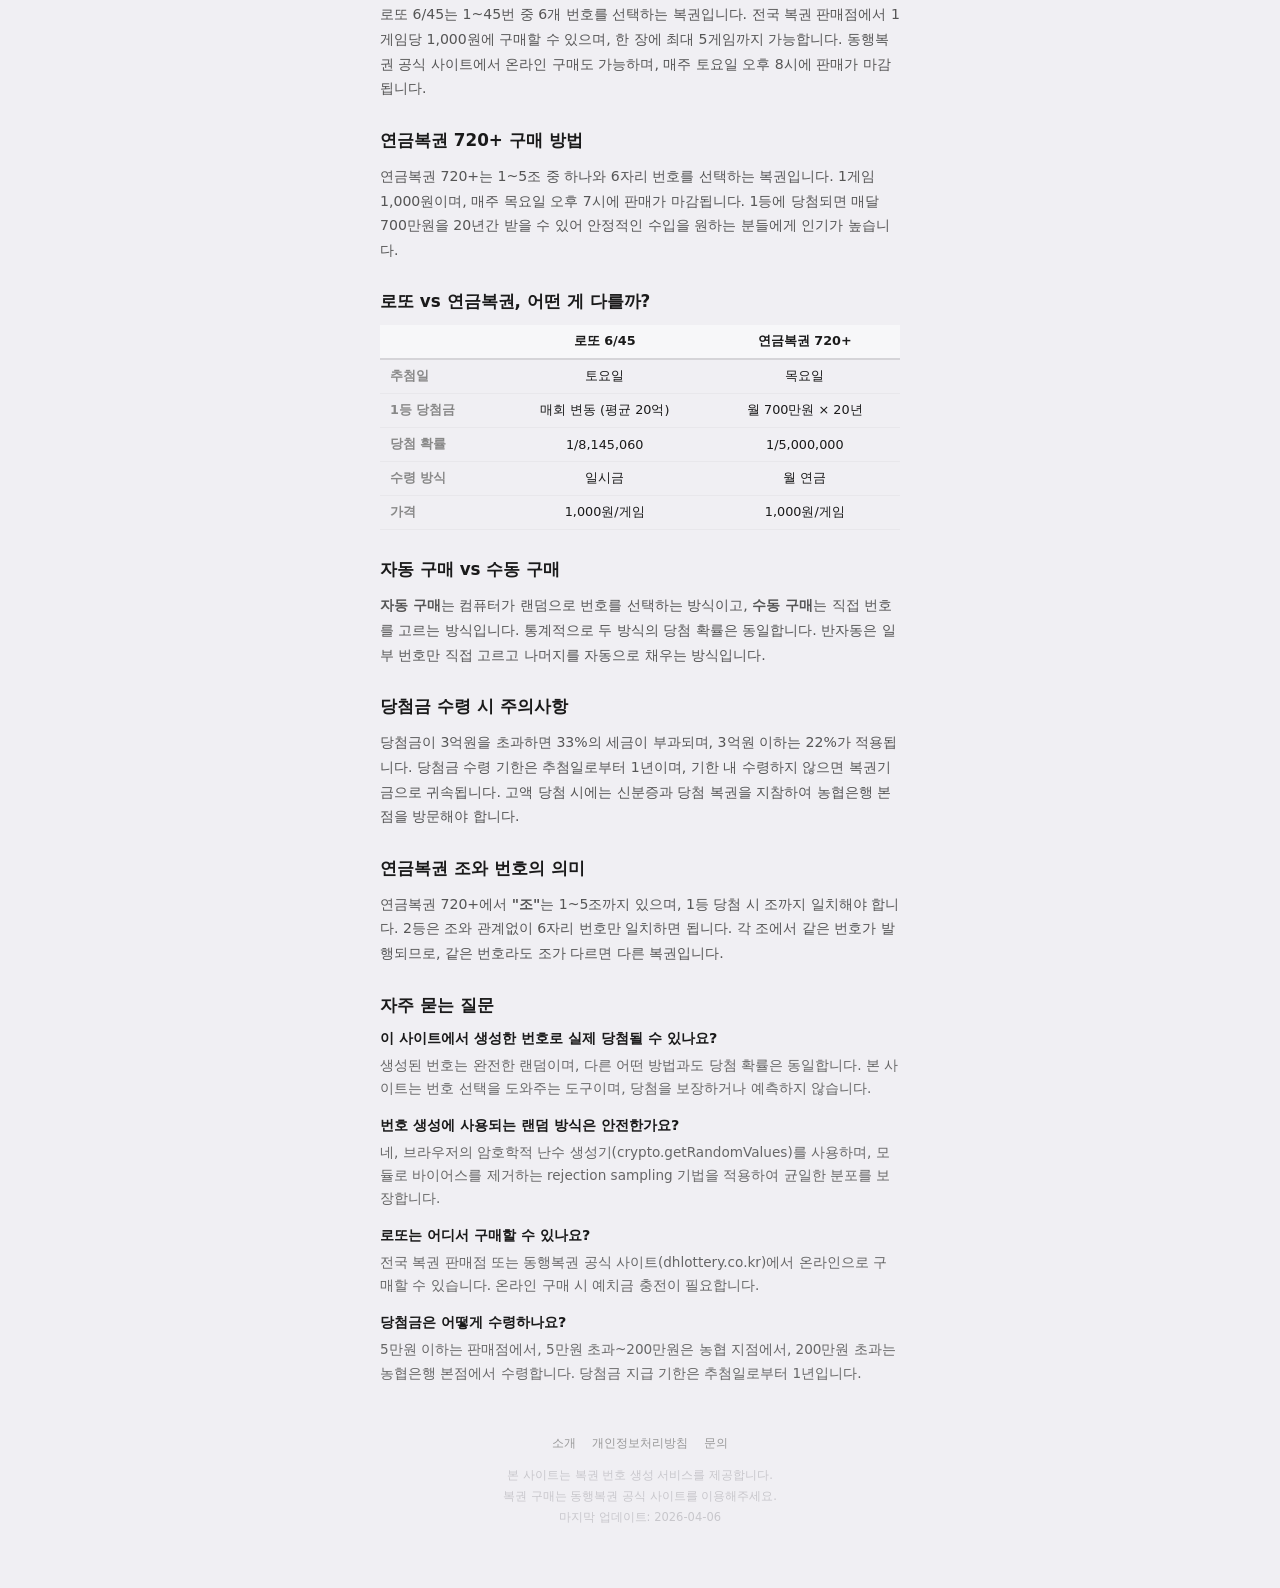
==== commit ac5dfec6: "SEO 1순위: 파비콘 + JSON-LD 스키마 + title 정리 - favicon.svg (P 모노그램) 추가, 4개 페이지에 link 태그 연결 - index.html tit" ====
--- a/index.html
+++ b/index.html
@@ -3,18 +3,20 @@
 <head>
     <meta charset="UTF-8">
     <meta name="viewport" content="width=device-width, initial-scale=1.0">
-    <title>로또번호 생성기 — 로또 6/45 번호 뽑기 & 연금복권 720+ 무료 추첨</title>
-    <meta name="description" content="로또번호 랜덤 생성기. 로또 6/45 번호 뽑기, 연금복권 720+ 번호 추첨을 무료로 할 수 있습니다. 최근 당첨번호 확인까지 한 번에.">
+    <link rel="icon" type="image/svg+xml" href="favicon.svg">
+    <link rel="apple-touch-icon" href="favicon.svg">
+    <title>로또번호 생성기 — 연금복권 720+ 무료</title>
+    <meta name="description" content="로또 6/45와 연금복권 720+ 번호를 무료로 랜덤 생성. 최근 당첨번호와 등수별 당첨금을 한눈에 확인할 수 있습니다.">
     <meta name="keywords" content="로또번호, 로또 번호 생성기, 로또번호 뽑기, 로또 랜덤, 로또 추첨, 로또 당첨번호, 연금복권, 연금복권 번호 생성, 번호 추출기, 무료 로또">
     <meta name="google-site-verification" content="hTPphb6K1aQbl8k8QE-RH8GYcQVCY8FUF3v78Oo6tg0">
-    <meta property="og:title" content="로또번호 생성기 — 로또 번호 뽑기 & 연금복권 추첨">
-    <meta property="og:description" content="로또번호 랜덤 생성기. 로또 6/45 번호 뽑기, 연금복권 720+ 추첨을 무료로. 최근 당첨번호 확인까지.">
+    <meta property="og:title" content="로또번호 생성기 — 연금복권 720+ 무료">
+    <meta property="og:description" content="로또 6/45와 연금복권 720+ 번호를 무료로 랜덤 생성. 최근 당첨번호와 등수별 당첨금까지.">
     <meta property="og:type" content="website">
     <meta property="og:url" content="https://www.plasmalotto.com/">
     <meta property="og:image" content="https://www.plasmalotto.com/og-image.png">
     <meta name="twitter:card" content="summary">
-    <meta name="twitter:title" content="로또번호 생성기 — 로또 번호 뽑기 & 연금복권 추첨">
-    <meta name="twitter:description" content="로또번호 랜덤 생성기. 로또 6/45 번호 뽑기, 연금복권 720+ 추첨을 무료로.">
+    <meta name="twitter:title" content="로또번호 생성기 — 연금복권 720+ 무료">
+    <meta name="twitter:description" content="로또 6/45와 연금복권 720+ 번호를 무료로 랜덤 생성.">
     <link rel="canonical" href="https://www.plasmalotto.com/">
     <script async src="https://pagead2.googlesyndication.com/pagead/js/adsbygoogle.js?client=ca-pub-9818455528660030" crossorigin="anonymous"></script>
     <link rel="stylesheet" href="css/style.css">
@@ -212,6 +214,7 @@
         </div>
         <p>본 사이트는 복권 번호 생성 서비스를 제공합니다.</p>
         <p>복권 구매는 동행복권 공식 사이트를 이용해주세요.</p>
+        <p>마지막 업데이트: <time datetime="2026-04-06">2026-04-06</time></p>
     </footer>
 
     <!-- JSON-LD 구조화 데이터 -->
@@ -220,8 +223,106 @@
         "@context": "https://schema.org",
         "@type": "WebSite",
         "name": "로또 & 연금복권 추첨기",
+        "alternateName": "plasmalotto",
         "url": "https://www.plasmalotto.com",
-        "description": "로또 6/45, 연금복권 720+ 번호를 무료로 랜덤 생성하세요."
+        "description": "로또 6/45, 연금복권 720+ 번호를 무료로 랜덤 생성하세요.",
+        "inLanguage": "ko"
+    }
+    </script>
+    <script type="application/ld+json">
+    {
+        "@context": "https://schema.org",
+        "@type": "WebApplication",
+        "name": "로또번호 생성기",
+        "url": "https://www.plasmalotto.com",
+        "description": "로또 6/45와 연금복권 720+ 번호를 무료로 랜덤 생성하는 웹 도구. 암호학적 난수 생성기 기반.",
+        "applicationCategory": "UtilityApplication",
+        "operatingSystem": "Any",
+        "browserRequirements": "Requires JavaScript",
+        "inLanguage": "ko",
+        "datePublished": "2026-03-01",
+        "dateModified": "2026-04-06",
+        "offers": {
+            "@type": "Offer",
+            "price": "0",
+            "priceCurrency": "KRW"
+        },
+        "publisher": {
+            "@type": "Organization",
+            "name": "plasmalotto",
+            "url": "https://www.plasmalotto.com"
+        }
+    }
+    </script>
+    <script type="application/ld+json">
+    {
+        "@context": "https://schema.org",
+        "@type": "Organization",
+        "name": "plasmalotto",
+        "url": "https://www.plasmalotto.com",
+        "logo": "https://www.plasmalotto.com/favicon.svg",
+        "email": "eodeumin556@gmail.com",
+        "contactPoint": {
+            "@type": "ContactPoint",
+            "contactType": "customer support",
+            "email": "eodeumin556@gmail.com",
+            "availableLanguage": "Korean"
+        }
+    }
+    </script>
+    <script type="application/ld+json">
+    {
+        "@context": "https://schema.org",
+        "@type": "BreadcrumbList",
+        "itemListElement": [
+            {
+                "@type": "ListItem",
+                "position": 1,
+                "name": "홈",
+                "item": "https://www.plasmalotto.com/"
+            },
+            {
+                "@type": "ListItem",
+                "position": 2,
+                "name": "로또번호 생성기",
+                "item": "https://www.plasmalotto.com/"
+            }
+        ]
+    }
+    </script>
+    <script type="application/ld+json">
+    {
+        "@context": "https://schema.org",
+        "@type": "HowTo",
+        "name": "로또 6/45 번호 생성하는 방법",
+        "description": "plasmalotto에서 로또 6/45 번호를 무료로 생성하는 방법.",
+        "totalTime": "PT10S",
+        "step": [
+            {
+                "@type": "HowToStep",
+                "position": 1,
+                "name": "탭 선택",
+                "text": "상단에서 '로또 6/45' 탭을 선택합니다."
+            },
+            {
+                "@type": "HowToStep",
+                "position": 2,
+                "name": "게임 수 선택",
+                "text": "1게임부터 5게임까지 원하는 수를 선택합니다."
+            },
+            {
+                "@type": "HowToStep",
+                "position": 3,
+                "name": "번호 생성",
+                "text": "'번호 생성' 버튼을 누르면 암호학적 난수 생성기로 번호가 추출됩니다."
+            },
+            {
+                "@type": "HowToStep",
+                "position": 4,
+                "name": "결과 확인",
+                "text": "추출된 6개 번호를 확인하고, 원하면 다시 생성할 수 있습니다."
+            }
+        ]
     }
     </script>
     <script type="application/ld+json">
--- a/css/style.css
+++ b/css/style.css
@@ -12,10 +12,17 @@
     min-height: 100vh;
     min-height: 100dvh;
     color: #1A1A1A;
-    display: flex;
-    flex-direction: column;
-    align-items: center;
-    padding: 0 20px 60px;
+    padding: 0 0 60px;
+    margin: 0;
+}
+
+/* 전체 콘텐츠 중앙 정렬 래퍼 */
+body > * {
+    max-width: 560px;
+    margin-left: auto;
+    margin-right: auto;
+    padding-left: 20px;
+    padding-right: 20px;
 }
 
 /* ── 스크린리더 전용 ── */
@@ -34,7 +41,6 @@
 /* ── 상단 헤더 ── */
 .top-header {
     width: 100%;
-    max-width: 560px;
     display: flex;
     justify-content: space-between;
     align-items: center;
@@ -48,7 +54,6 @@
 
 .header-line {
     width: 100%;
-    max-width: 560px;
     height: 1px;
     background: #C8C7CC;
     margin-bottom: 32px;
@@ -57,7 +62,6 @@
 /* ── 네비게이션 ── */
 .nav {
     width: 100%;
-    max-width: 560px;
     display: flex;
     gap: 20px;
     margin-bottom: 24px;
@@ -150,7 +154,6 @@
     gap: 0;
     margin-bottom: 28px;
     width: 100%;
-    max-width: 560px;
 }
 
 .tab {
@@ -186,7 +189,6 @@
 /* ── 패널 ── */
 .panel {
     width: 100%;
-    max-width: 560px;
 }
 
 .panel[hidden] {
@@ -747,7 +749,6 @@
 /* ── 정보성 콘텐츠 (홈 하단) ── */
 .info-content {
     width: 100%;
-    max-width: 560px;
     margin-top: 40px;
 }
 
@@ -821,7 +822,6 @@
     text-align: center;
     line-height: 1.8;
     width: 100%;
-    max-width: 560px;
 }
 
 footer a {
@@ -843,7 +843,12 @@
 /* ── 모바일 최적화 ── */
 @media (max-width: 480px) {
     body {
-        padding: 0 16px 48px;
+        padding: 0 0 48px;
+    }
+
+    body > * {
+        padding-left: 16px;
+        padding-right: 16px;
     }
 
     .site-title {
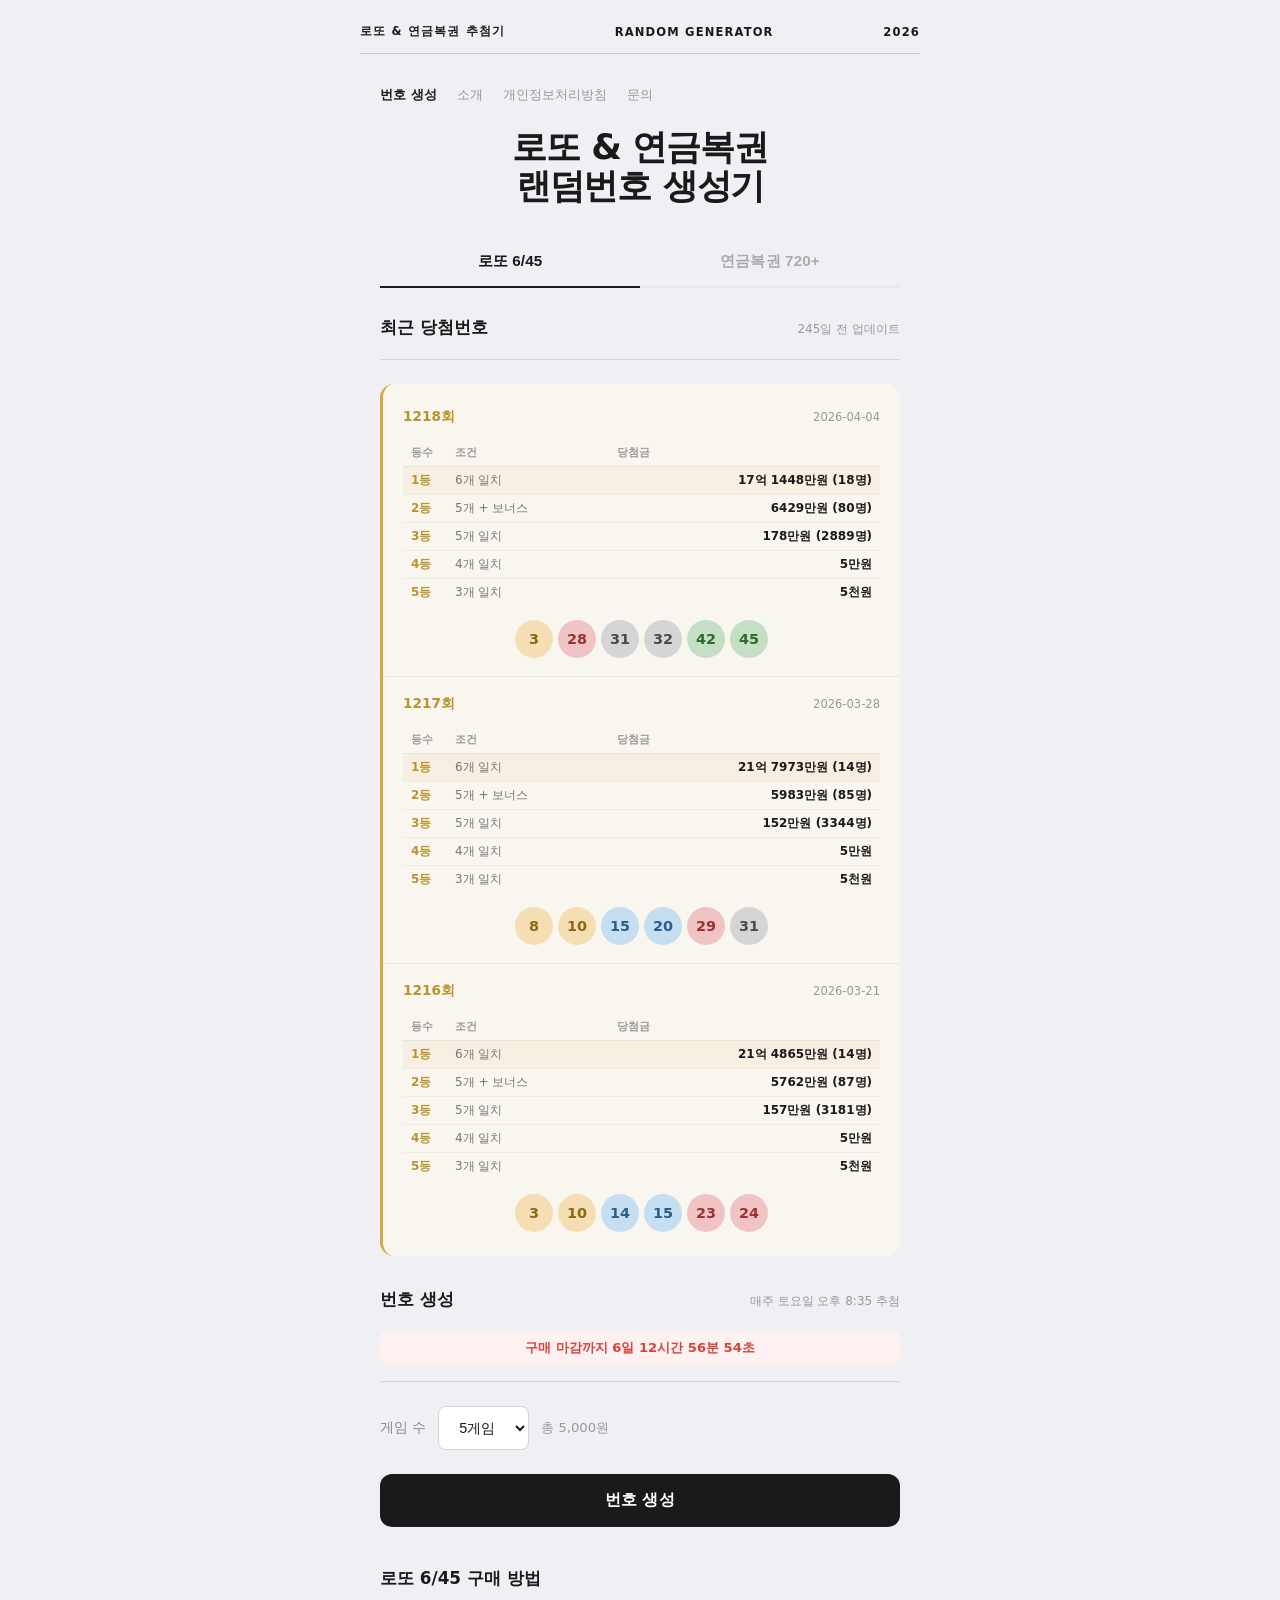
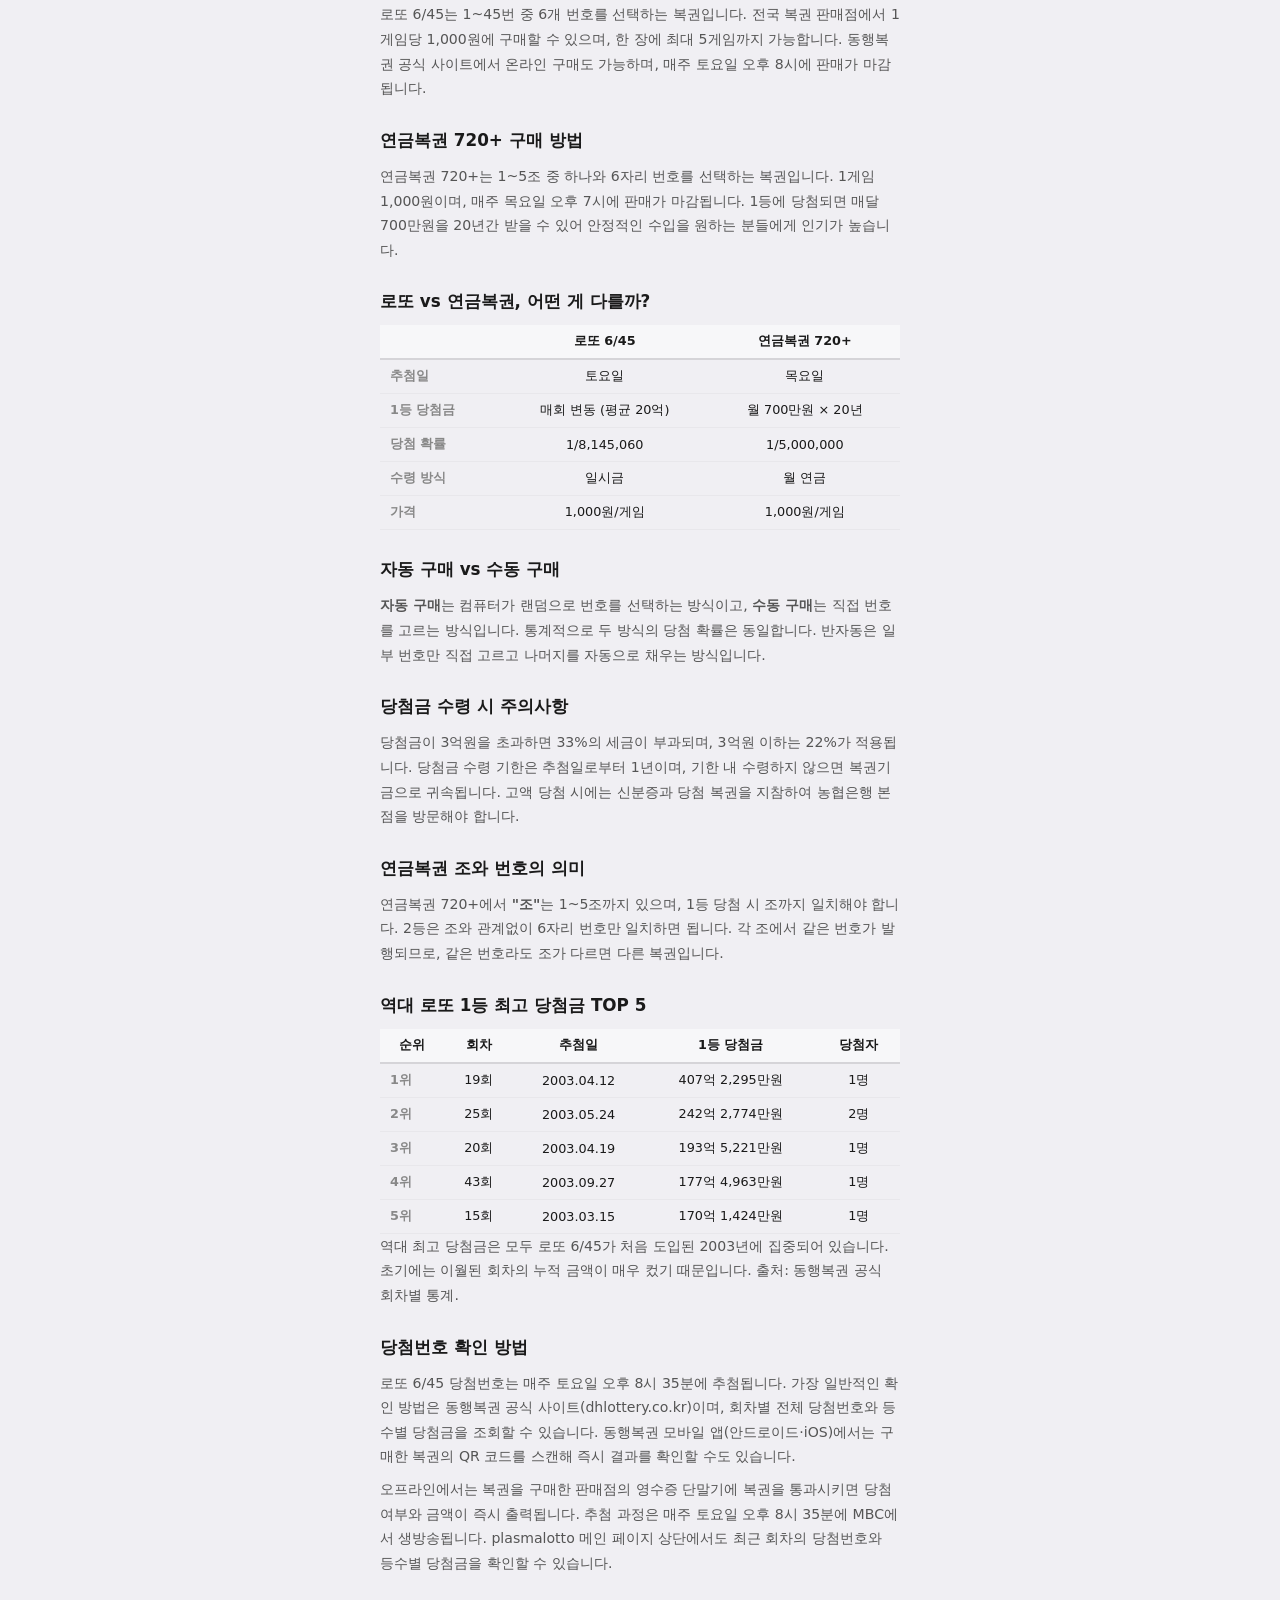
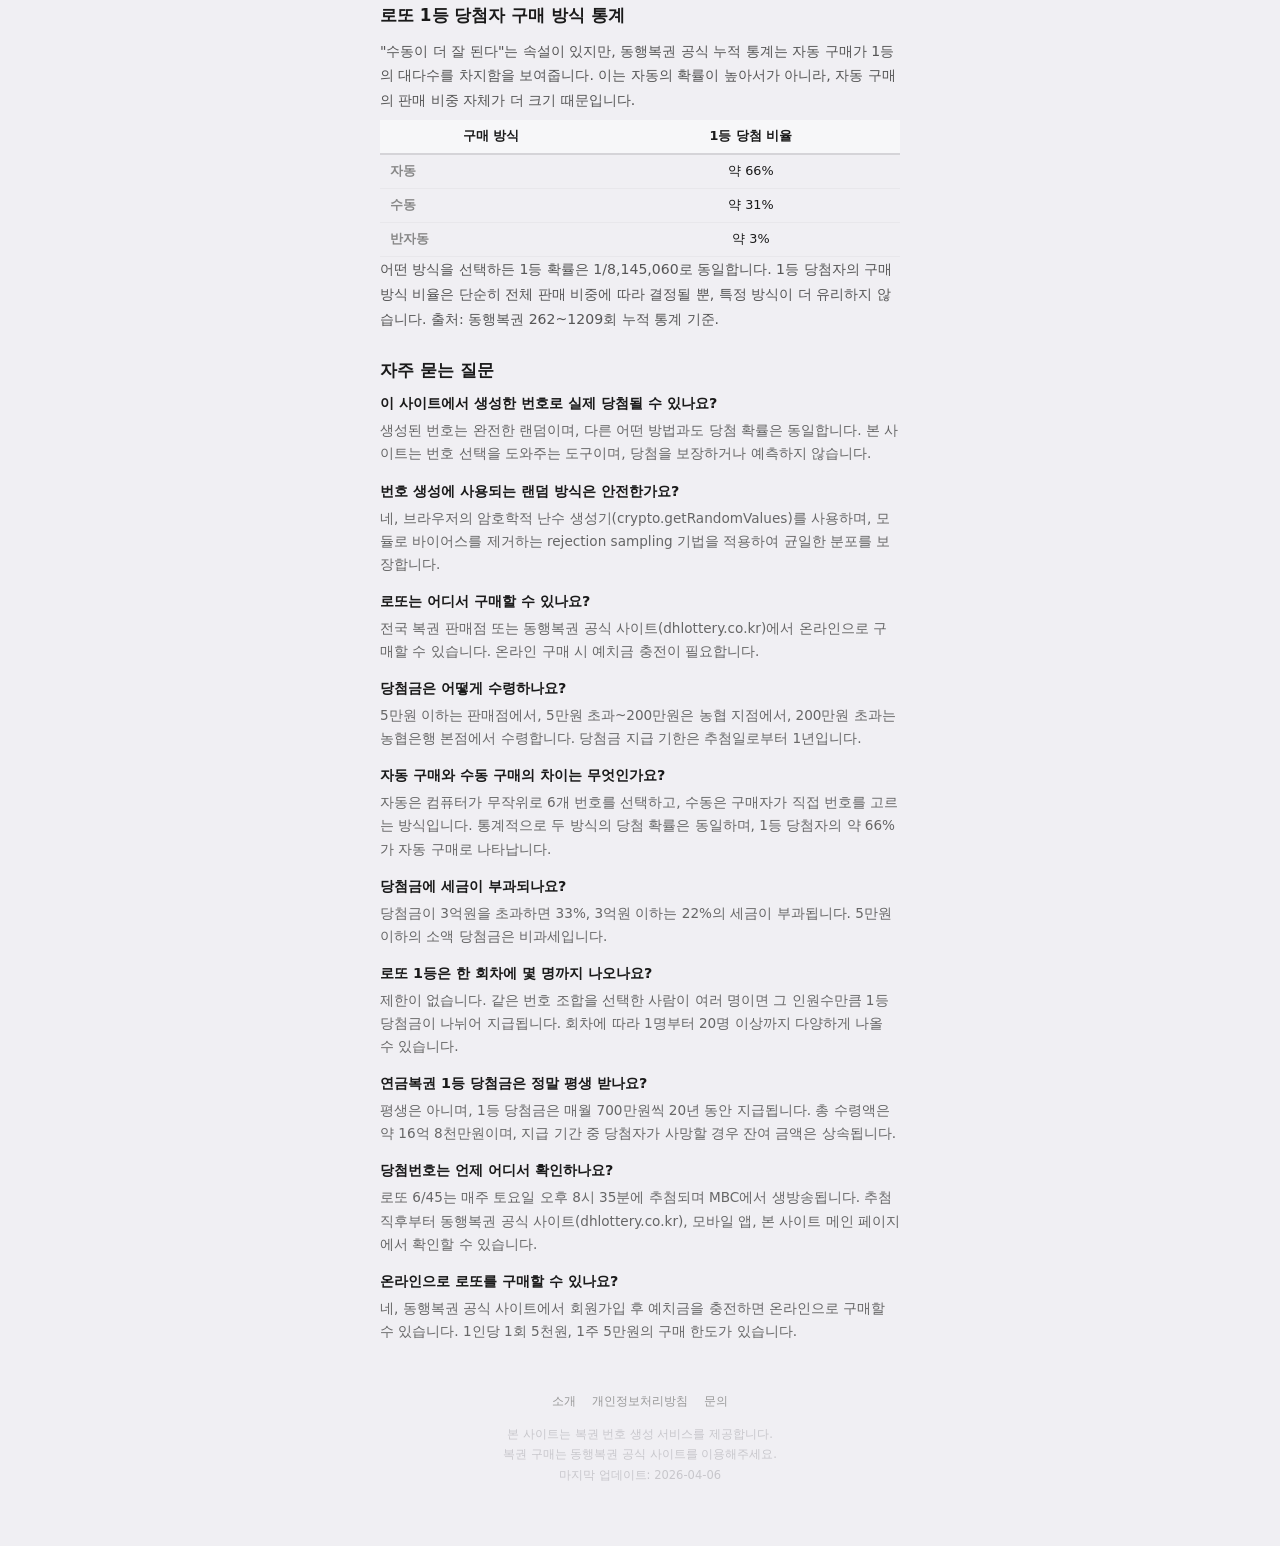
==== commit 670a0b91: "SEO 2순위: 정보성 섹션 3 + FAQ 6 추가, 본문/스키마 FAQ 동기화 - 정보성 섹션 3개 추가 (역대 1등 당첨금 TOP 5, 당첨번호 확인 방법, 1등 당첨자 구매방" ====
--- a/index.html
+++ b/index.html
@@ -186,6 +186,45 @@
         </div>
 
         <div class="info-section">
+            <h2>역대 로또 1등 최고 당첨금 TOP 5</h2>
+            <table class="compare-table">
+                <thead>
+                    <tr><th>순위</th><th>회차</th><th>추첨일</th><th>1등 당첨금</th><th>당첨자</th></tr>
+                </thead>
+                <tbody>
+                    <tr><td class="label">1위</td><td>19회</td><td>2003.04.12</td><td>407억 2,295만원</td><td>1명</td></tr>
+                    <tr><td class="label">2위</td><td>25회</td><td>2003.05.24</td><td>242억 2,774만원</td><td>2명</td></tr>
+                    <tr><td class="label">3위</td><td>20회</td><td>2003.04.19</td><td>193억 5,221만원</td><td>1명</td></tr>
+                    <tr><td class="label">4위</td><td>43회</td><td>2003.09.27</td><td>177억 4,963만원</td><td>1명</td></tr>
+                    <tr><td class="label">5위</td><td>15회</td><td>2003.03.15</td><td>170억 1,424만원</td><td>1명</td></tr>
+                </tbody>
+            </table>
+            <p>역대 최고 당첨금은 모두 로또 6/45가 처음 도입된 2003년에 집중되어 있습니다. 초기에는 이월된 회차의 누적 금액이 매우 컸기 때문입니다. 출처: 동행복권 공식 회차별 통계.</p>
+        </div>
+
+        <div class="info-section">
+            <h2>당첨번호 확인 방법</h2>
+            <p>로또 6/45 당첨번호는 매주 토요일 오후 8시 35분에 추첨됩니다. 가장 일반적인 확인 방법은 동행복권 공식 사이트(dhlottery.co.kr)이며, 회차별 전체 당첨번호와 등수별 당첨금을 조회할 수 있습니다. 동행복권 모바일 앱(안드로이드·iOS)에서는 구매한 복권의 QR 코드를 스캔해 즉시 결과를 확인할 수도 있습니다.</p>
+            <p>오프라인에서는 복권을 구매한 판매점의 영수증 단말기에 복권을 통과시키면 당첨 여부와 금액이 즉시 출력됩니다. 추첨 과정은 매주 토요일 오후 8시 35분에 MBC에서 생방송됩니다. plasmalotto 메인 페이지 상단에서도 최근 회차의 당첨번호와 등수별 당첨금을 확인할 수 있습니다.</p>
+        </div>
+
+        <div class="info-section">
+            <h2>로또 1등 당첨자 구매 방식 통계</h2>
+            <p>"수동이 더 잘 된다"는 속설이 있지만, 동행복권 공식 누적 통계는 자동 구매가 1등의 대다수를 차지함을 보여줍니다. 이는 자동의 확률이 높아서가 아니라, 자동 구매의 판매 비중 자체가 더 크기 때문입니다.</p>
+            <table class="compare-table">
+                <thead>
+                    <tr><th>구매 방식</th><th>1등 당첨 비율</th></tr>
+                </thead>
+                <tbody>
+                    <tr><td class="label">자동</td><td>약 66%</td></tr>
+                    <tr><td class="label">수동</td><td>약 31%</td></tr>
+                    <tr><td class="label">반자동</td><td>약 3%</td></tr>
+                </tbody>
+            </table>
+            <p>어떤 방식을 선택하든 1등 확률은 1/8,145,060로 동일합니다. 1등 당첨자의 구매 방식 비율은 단순히 전체 판매 비중에 따라 결정될 뿐, 특정 방식이 더 유리하지 않습니다. 출처: 동행복권 262~1209회 누적 통계 기준.</p>
+        </div>
+
+        <div class="info-section">
             <h2>자주 묻는 질문</h2>
             <div class="faq-item">
                 <h3>이 사이트에서 생성한 번호로 실제 당첨될 수 있나요?</h3>
@@ -202,6 +241,30 @@
             <div class="faq-item">
                 <h3>당첨금은 어떻게 수령하나요?</h3>
                 <p>5만원 이하는 판매점에서, 5만원 초과~200만원은 농협 지점에서, 200만원 초과는 농협은행 본점에서 수령합니다. 당첨금 지급 기한은 추첨일로부터 1년입니다.</p>
+            </div>
+            <div class="faq-item">
+                <h3>자동 구매와 수동 구매의 차이는 무엇인가요?</h3>
+                <p>자동은 컴퓨터가 무작위로 6개 번호를 선택하고, 수동은 구매자가 직접 번호를 고르는 방식입니다. 통계적으로 두 방식의 당첨 확률은 동일하며, 1등 당첨자의 약 66%가 자동 구매로 나타납니다.</p>
+            </div>
+            <div class="faq-item">
+                <h3>당첨금에 세금이 부과되나요?</h3>
+                <p>당첨금이 3억원을 초과하면 33%, 3억원 이하는 22%의 세금이 부과됩니다. 5만원 이하의 소액 당첨금은 비과세입니다.</p>
+            </div>
+            <div class="faq-item">
+                <h3>로또 1등은 한 회차에 몇 명까지 나오나요?</h3>
+                <p>제한이 없습니다. 같은 번호 조합을 선택한 사람이 여러 명이면 그 인원수만큼 1등 당첨금이 나뉘어 지급됩니다. 회차에 따라 1명부터 20명 이상까지 다양하게 나올 수 있습니다.</p>
+            </div>
+            <div class="faq-item">
+                <h3>연금복권 1등 당첨금은 정말 평생 받나요?</h3>
+                <p>평생은 아니며, 1등 당첨금은 매월 700만원씩 20년 동안 지급됩니다. 총 수령액은 약 16억 8천만원이며, 지급 기간 중 당첨자가 사망할 경우 잔여 금액은 상속됩니다.</p>
+            </div>
+            <div class="faq-item">
+                <h3>당첨번호는 언제 어디서 확인하나요?</h3>
+                <p>로또 6/45는 매주 토요일 오후 8시 35분에 추첨되며 MBC에서 생방송됩니다. 추첨 직후부터 동행복권 공식 사이트(dhlottery.co.kr), 모바일 앱, 본 사이트 메인 페이지에서 확인할 수 있습니다.</p>
+            </div>
+            <div class="faq-item">
+                <h3>온라인으로 로또를 구매할 수 있나요?</h3>
+                <p>네, 동행복권 공식 사이트에서 회원가입 후 예치금을 충전하면 온라인으로 구매할 수 있습니다. 1인당 1회 5천원, 1주 5만원의 구매 한도가 있습니다.</p>
             </div>
         </div>
     </div>
@@ -375,7 +438,39 @@
                 "name": "당첨금에 세금이 부과되나요?",
                 "acceptedAnswer": {
                     "@type": "Answer",
-                    "text": "당첨금이 3억원을 초과하면 33%, 3억원 이하는 22%의 세금이 부과됩니다."
+                    "text": "당첨금이 3억원을 초과하면 33%, 3억원 이하는 22%의 세금이 부과됩니다. 5만원 이하의 소액 당첨금은 비과세입니다."
+                }
+            },
+            {
+                "@type": "Question",
+                "name": "로또 1등은 한 회차에 몇 명까지 나오나요?",
+                "acceptedAnswer": {
+                    "@type": "Answer",
+                    "text": "제한이 없습니다. 같은 번호 조합을 선택한 사람이 여러 명이면 그 인원수만큼 1등 당첨금이 나뉘어 지급됩니다. 회차에 따라 1명부터 20명 이상까지 다양하게 나올 수 있습니다."
+                }
+            },
+            {
+                "@type": "Question",
+                "name": "연금복권 1등 당첨금은 정말 평생 받나요?",
+                "acceptedAnswer": {
+                    "@type": "Answer",
+                    "text": "평생은 아니며, 1등 당첨금은 매월 700만원씩 20년 동안 지급됩니다. 총 수령액은 약 16억 8천만원이며, 지급 기간 중 당첨자가 사망할 경우 잔여 금액은 상속됩니다."
+                }
+            },
+            {
+                "@type": "Question",
+                "name": "당첨번호는 언제 어디서 확인하나요?",
+                "acceptedAnswer": {
+                    "@type": "Answer",
+                    "text": "로또 6/45는 매주 토요일 오후 8시 35분에 추첨되며 MBC에서 생방송됩니다. 추첨 직후부터 동행복권 공식 사이트(dhlottery.co.kr), 모바일 앱, 본 사이트 메인 페이지에서 확인할 수 있습니다."
+                }
+            },
+            {
+                "@type": "Question",
+                "name": "온라인으로 로또를 구매할 수 있나요?",
+                "acceptedAnswer": {
+                    "@type": "Answer",
+                    "text": "네, 동행복권 공식 사이트에서 회원가입 후 예치금을 충전하면 온라인으로 구매할 수 있습니다. 1인당 1회 5천원, 1주 5만원의 구매 한도가 있습니다."
                 }
             }
         ]
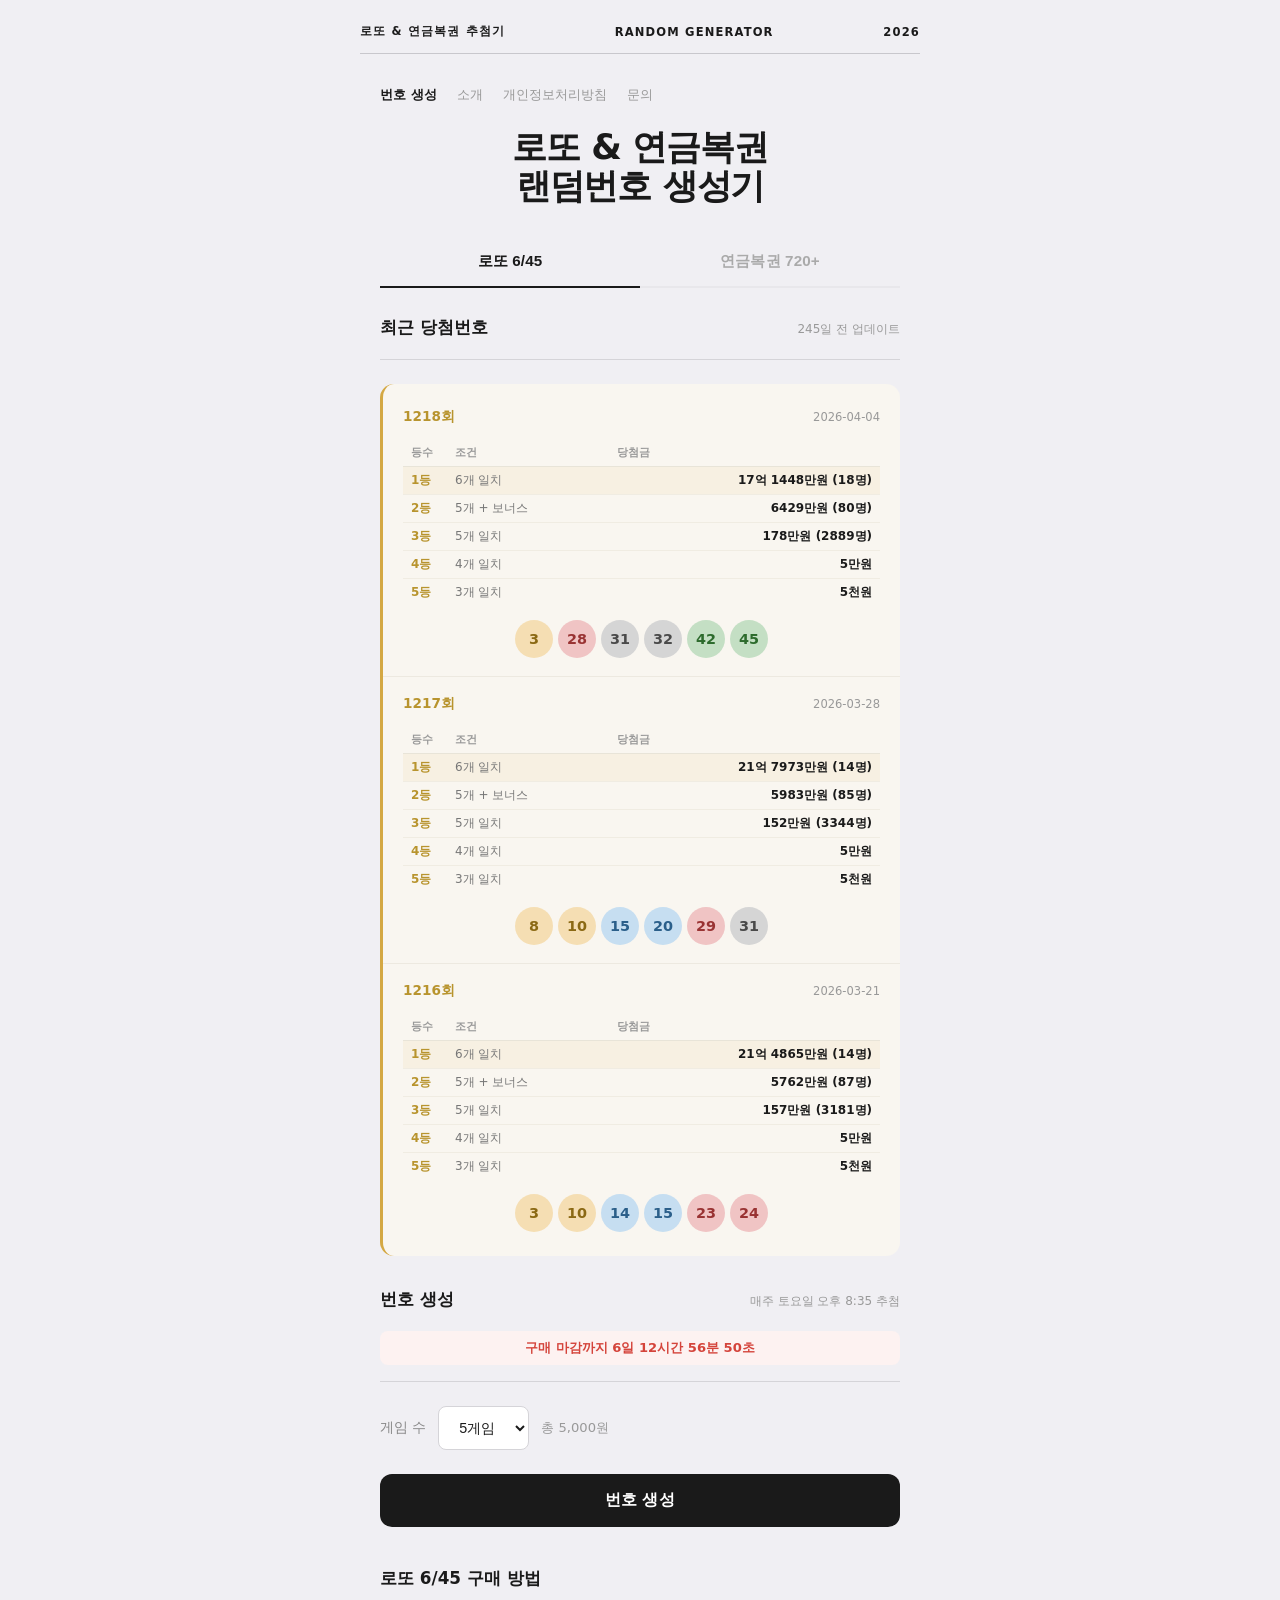
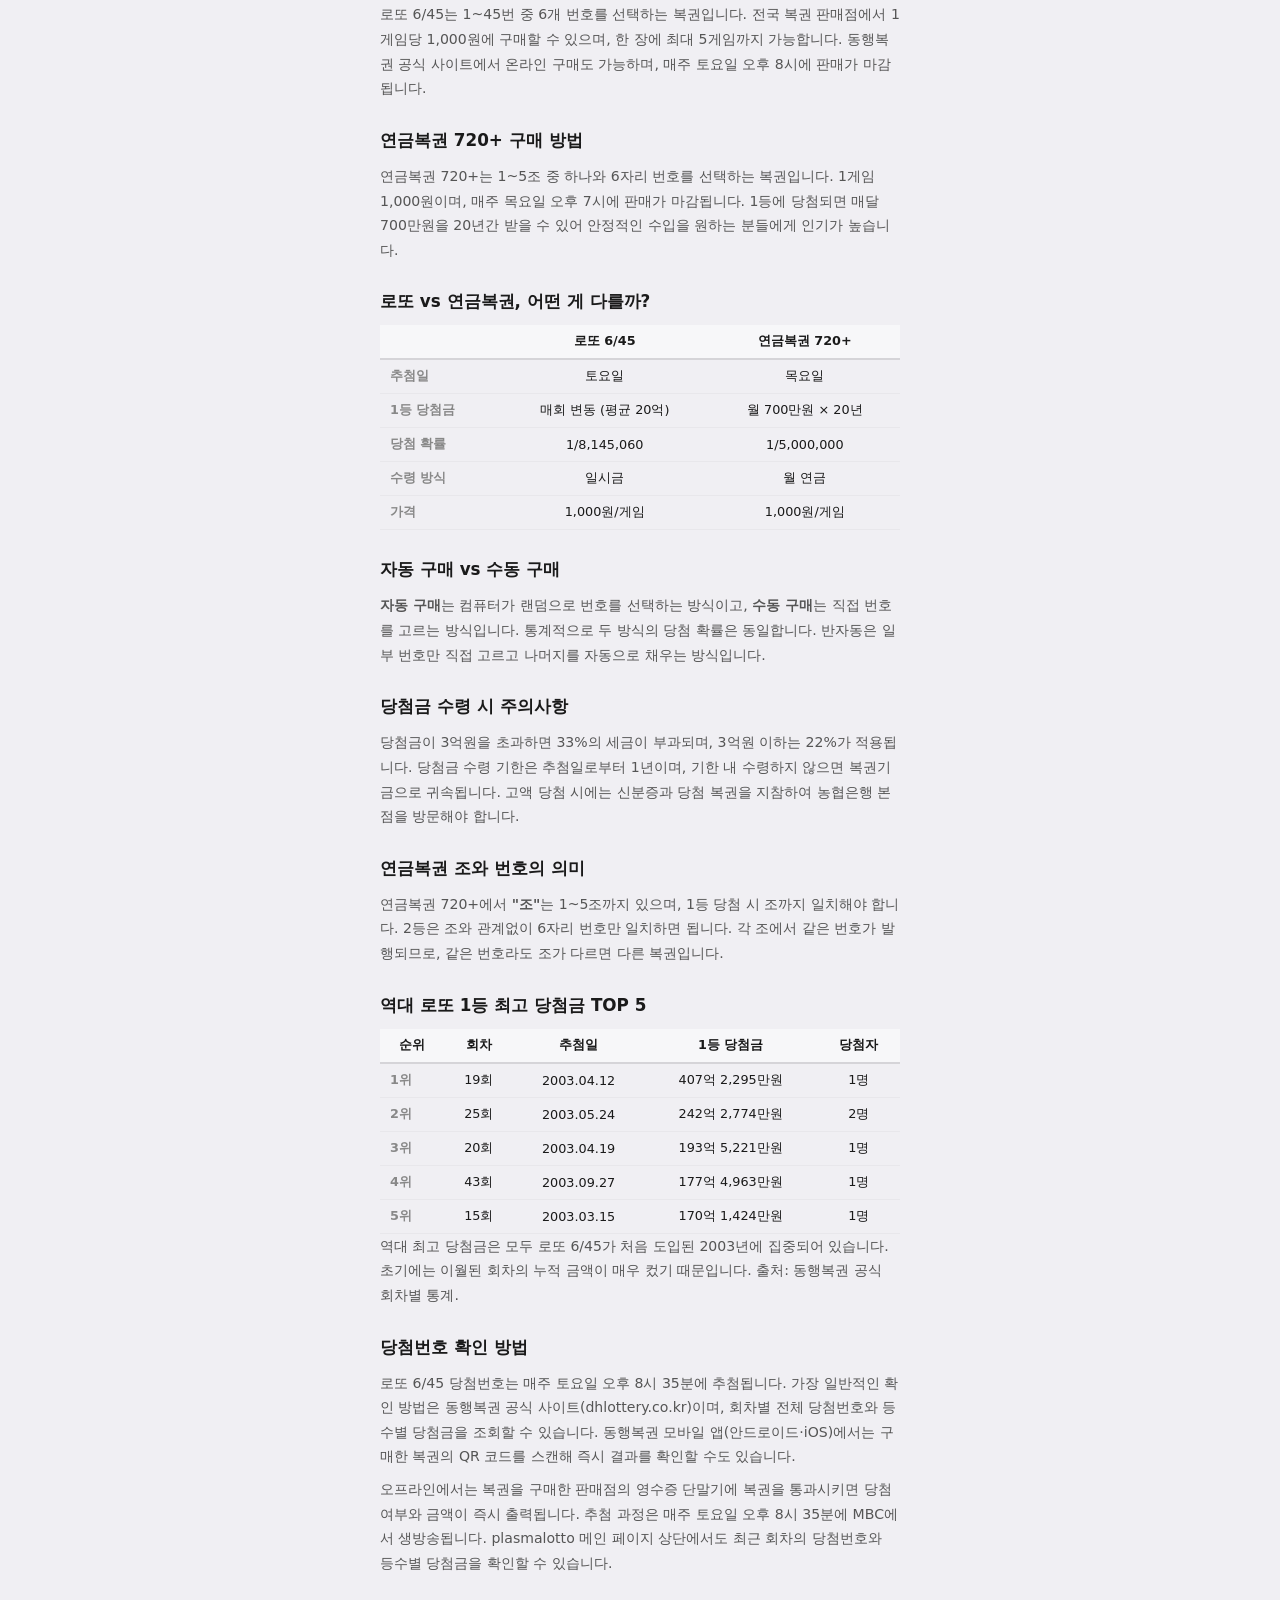
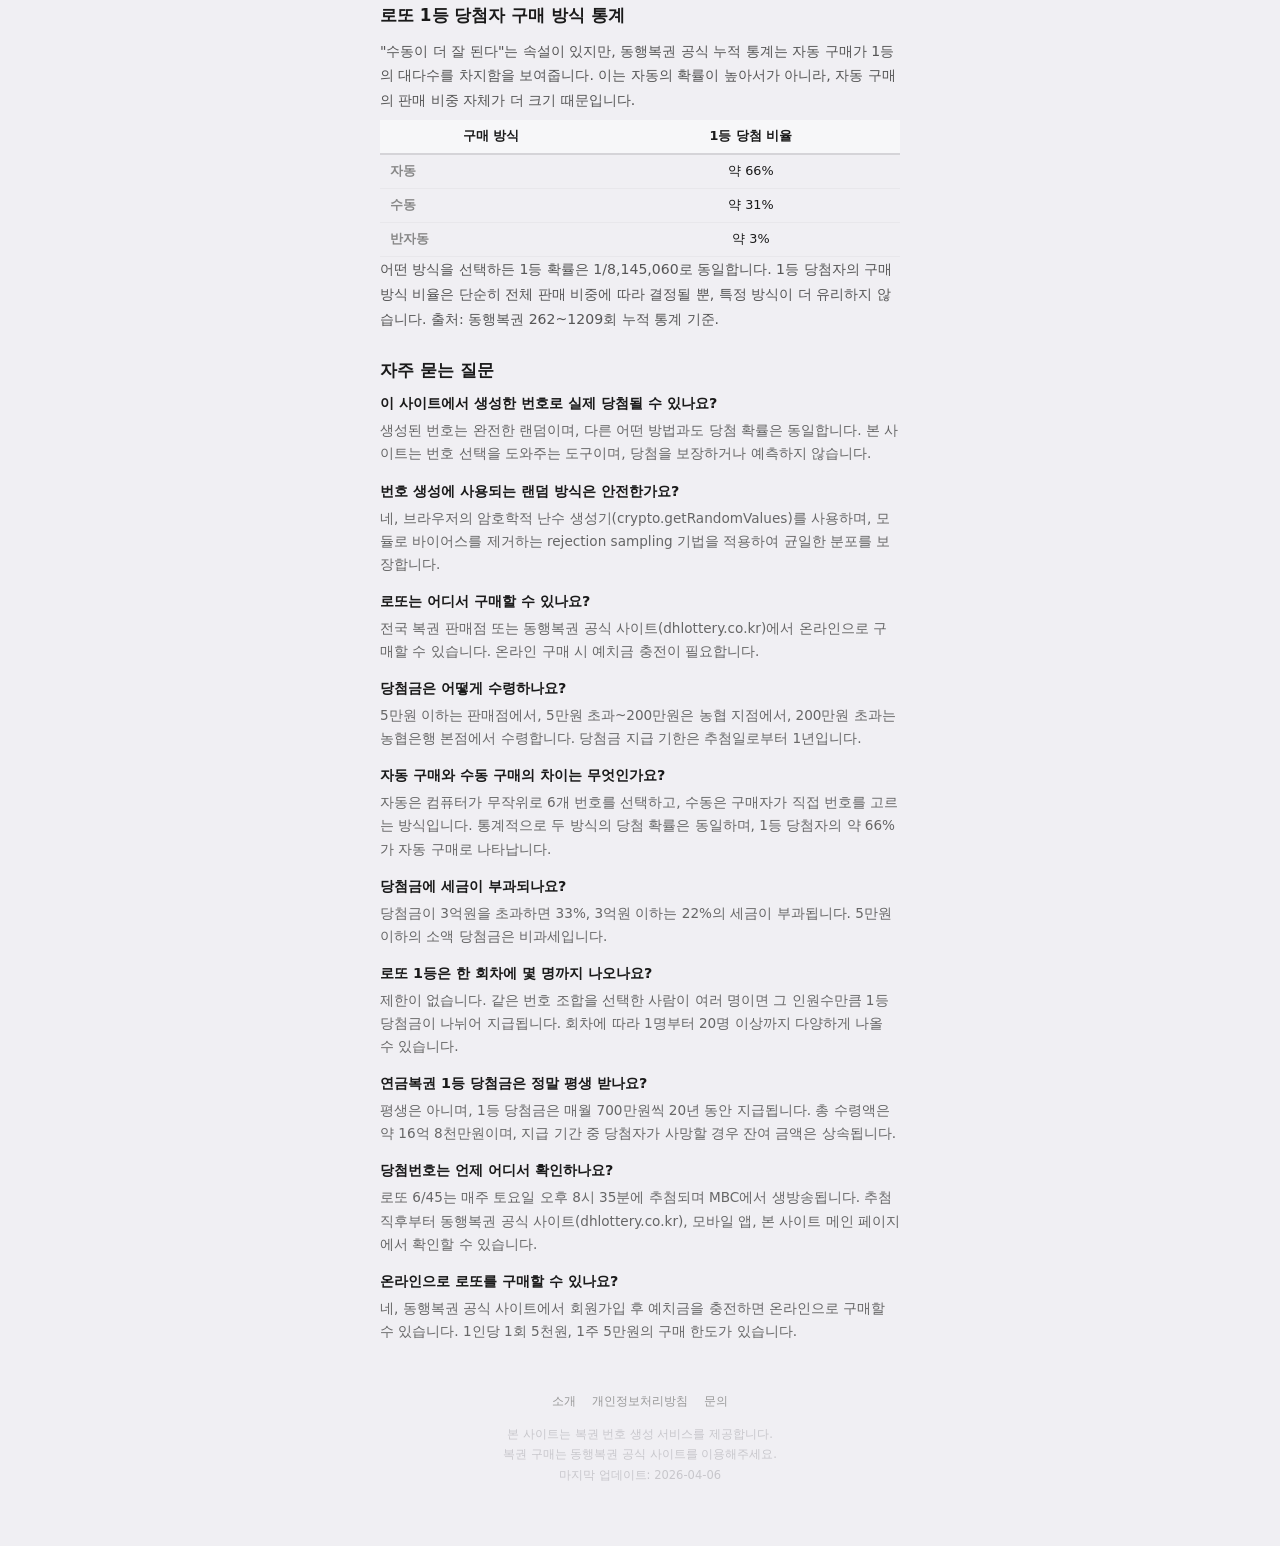
==== commit 4c51e5f7: "5게임 균형 분포 시각 라벨 + 복권 키워드 메타 보강 - 5게임 생성 시 5구간(range-1~5) 색상이 가장 균등한 1게임에   연한 녹색 알약 배지 표시 ("5구간 균형 분" ====
--- a/index.html
+++ b/index.html
@@ -6,17 +6,17 @@
     <link rel="icon" type="image/svg+xml" href="favicon.svg">
     <link rel="apple-touch-icon" href="favicon.svg">
     <title>로또번호 생성기 — 연금복권 720+ 무료</title>
-    <meta name="description" content="로또 6/45와 연금복권 720+ 번호를 무료로 랜덤 생성. 최근 당첨번호와 등수별 당첨금을 한눈에 확인할 수 있습니다.">
-    <meta name="keywords" content="로또번호, 로또 번호 생성기, 로또번호 뽑기, 로또 랜덤, 로또 추첨, 로또 당첨번호, 연금복권, 연금복권 번호 생성, 번호 추출기, 무료 로또">
+    <meta name="description" content="로또 6/45와 연금복권 720+ 등 한국 복권 번호를 무료로 랜덤 생성. 최근 당첨번호와 등수별 당첨금을 한눈에 확인할 수 있습니다.">
+    <meta name="keywords" content="로또번호, 로또 번호 생성기, 로또번호 뽑기, 로또 랜덤, 로또 추첨, 로또 당첨번호, 연금복권, 연금복권 번호 생성, 번호 추출기, 무료 로또, 복권, 복권 번호 생성기, 온라인 복권, 복권 추첨, 복권 당첨번호">
     <meta name="google-site-verification" content="hTPphb6K1aQbl8k8QE-RH8GYcQVCY8FUF3v78Oo6tg0">
     <meta property="og:title" content="로또번호 생성기 — 연금복권 720+ 무료">
-    <meta property="og:description" content="로또 6/45와 연금복권 720+ 번호를 무료로 랜덤 생성. 최근 당첨번호와 등수별 당첨금까지.">
+    <meta property="og:description" content="로또 6/45와 연금복권 720+ 등 한국 복권 번호를 무료로 랜덤 생성. 최근 당첨번호와 등수별 당첨금까지.">
     <meta property="og:type" content="website">
     <meta property="og:url" content="https://www.plasmalotto.com/">
     <meta property="og:image" content="https://www.plasmalotto.com/og-image.png">
     <meta name="twitter:card" content="summary">
     <meta name="twitter:title" content="로또번호 생성기 — 연금복권 720+ 무료">
-    <meta name="twitter:description" content="로또 6/45와 연금복권 720+ 번호를 무료로 랜덤 생성.">
+    <meta name="twitter:description" content="로또 6/45와 연금복권 720+ 등 한국 복권 번호를 무료로 랜덤 생성.">
     <link rel="canonical" href="https://www.plasmalotto.com/">
     <script async src="https://pagead2.googlesyndication.com/pagead/js/adsbygoogle.js?client=ca-pub-9818455528660030" crossorigin="anonymous"></script>
     <link rel="stylesheet" href="css/style.css">
@@ -298,7 +298,8 @@
         "@type": "WebApplication",
         "name": "로또번호 생성기",
         "url": "https://www.plasmalotto.com",
-        "description": "로또 6/45와 연금복권 720+ 번호를 무료로 랜덤 생성하는 웹 도구. 암호학적 난수 생성기 기반.",
+        "description": "로또 6/45와 연금복권 720+ 등 한국 복권 번호를 무료로 랜덤 생성하는 웹 도구. 암호학적 난수 생성기 기반.",
+        "keywords": "로또, 로또번호, 로또 번호 생성기, 연금복권, 복권, 복권 번호 생성기, 온라인 복권, 복권 추첨",
         "applicationCategory": "UtilityApplication",
         "operatingSystem": "Any",
         "browserRequirements": "Requires JavaScript",
@@ -635,16 +636,64 @@
         }
 
         // ── 통합 생성 ──
+        // ── 균형 게임 분석 ──
+        // 로또 번호 6개를 5구간(range-1~5)에 매핑했을 때
+        // 가장 많은 구간이 등장하고, 분포가 가장 균등한 게임 1개를 선택.
+        // 당첨 확률과는 무관한 시각적 정보 라벨.
+        function findBalancedGame(games) {
+            var ranges = ['range-1','range-2','range-3','range-4','range-5'];
+            var bestIdx = -1;
+            var bestColors = -1;
+            var bestVariance = Infinity;
+
+            games.forEach(function(game, idx) {
+                var colorSet = {};
+                game.numbers.forEach(function(n) {
+                    var cls = getBallClass(n);
+                    colorSet[cls] = (colorSet[cls] || 0) + 1;
+                });
+                var colorCount = Object.keys(colorSet).length;
+
+                // 분포 균등도 분산 (6개를 5구간 균등 분배 시 평균 1.2)
+                var variance = 0;
+                ranges.forEach(function(r) {
+                    var c = colorSet[r] || 0;
+                    variance += (c - 1.2) * (c - 1.2);
+                });
+                variance /= 5;
+
+                if (colorCount > bestColors ||
+                    (colorCount === bestColors && variance < bestVariance)) {
+                    bestColors = colorCount;
+                    bestVariance = variance;
+                    bestIdx = idx;
+                }
+            });
+
+            return { idx: bestIdx, colors: bestColors };
+        }
+
+        function addBalanceBadge(wrapper, colors) {
+            var label = wrapper.querySelector('.game-label');
+            if (!label) return;
+            var badge = document.createElement('span');
+            badge.className = 'balance-badge';
+            badge.textContent = colors + '구간 균형 분포';
+            label.appendChild(badge);
+        }
+
         function generate(type) {
             var token = ++generationToken;
             var count = parseInt(document.getElementById(type + '-count').value);
             var container = document.getElementById(type + '-results');
             container.innerHTML = '';
             var allGames = [];
+            var wrappers = [];
             var isLotto = type === 'lotto';
 
             for (var g = 0; g < count; g++) {
                 var wrapper = createGameWrapper(g);
+                wrappers.push(wrapper);
                 if (isLotto) {
                     var numbers = generateLottoNumbers();
                     allGames.push({ numbers: numbers });
@@ -655,6 +704,14 @@
                     renderPensionResult(wrapper, data, token, g * 80);
                 }
                 container.appendChild(wrapper);
+            }
+
+            // 로또 + 2게임 이상일 때만 균형 게임 라벨
+            if (isLotto && count >= 2) {
+                var balanced = findBalancedGame(allGames);
+                if (balanced.idx >= 0 && balanced.colors >= 4) {
+                    addBalanceBadge(wrappers[balanced.idx], balanced.colors);
+                }
             }
 
             saveHistory(type, allGames);
--- a/css/style.css
+++ b/css/style.css
@@ -444,6 +444,21 @@
     text-transform: uppercase;
 }
 
+.balance-badge {
+    display: inline-block;
+    margin-left: 8px;
+    padding: 2px 8px;
+    background: #E8F2E8;
+    color: #2D6B2D;
+    font-size: 0.68rem;
+    font-weight: 700;
+    border-radius: 10px;
+    border: 1px solid #C4DFC4;
+    vertical-align: middle;
+    letter-spacing: 0;
+    text-transform: none;
+}
+
 .multi-result .lotto-balls,
 .multi-result .pension-result {
     min-height: auto;
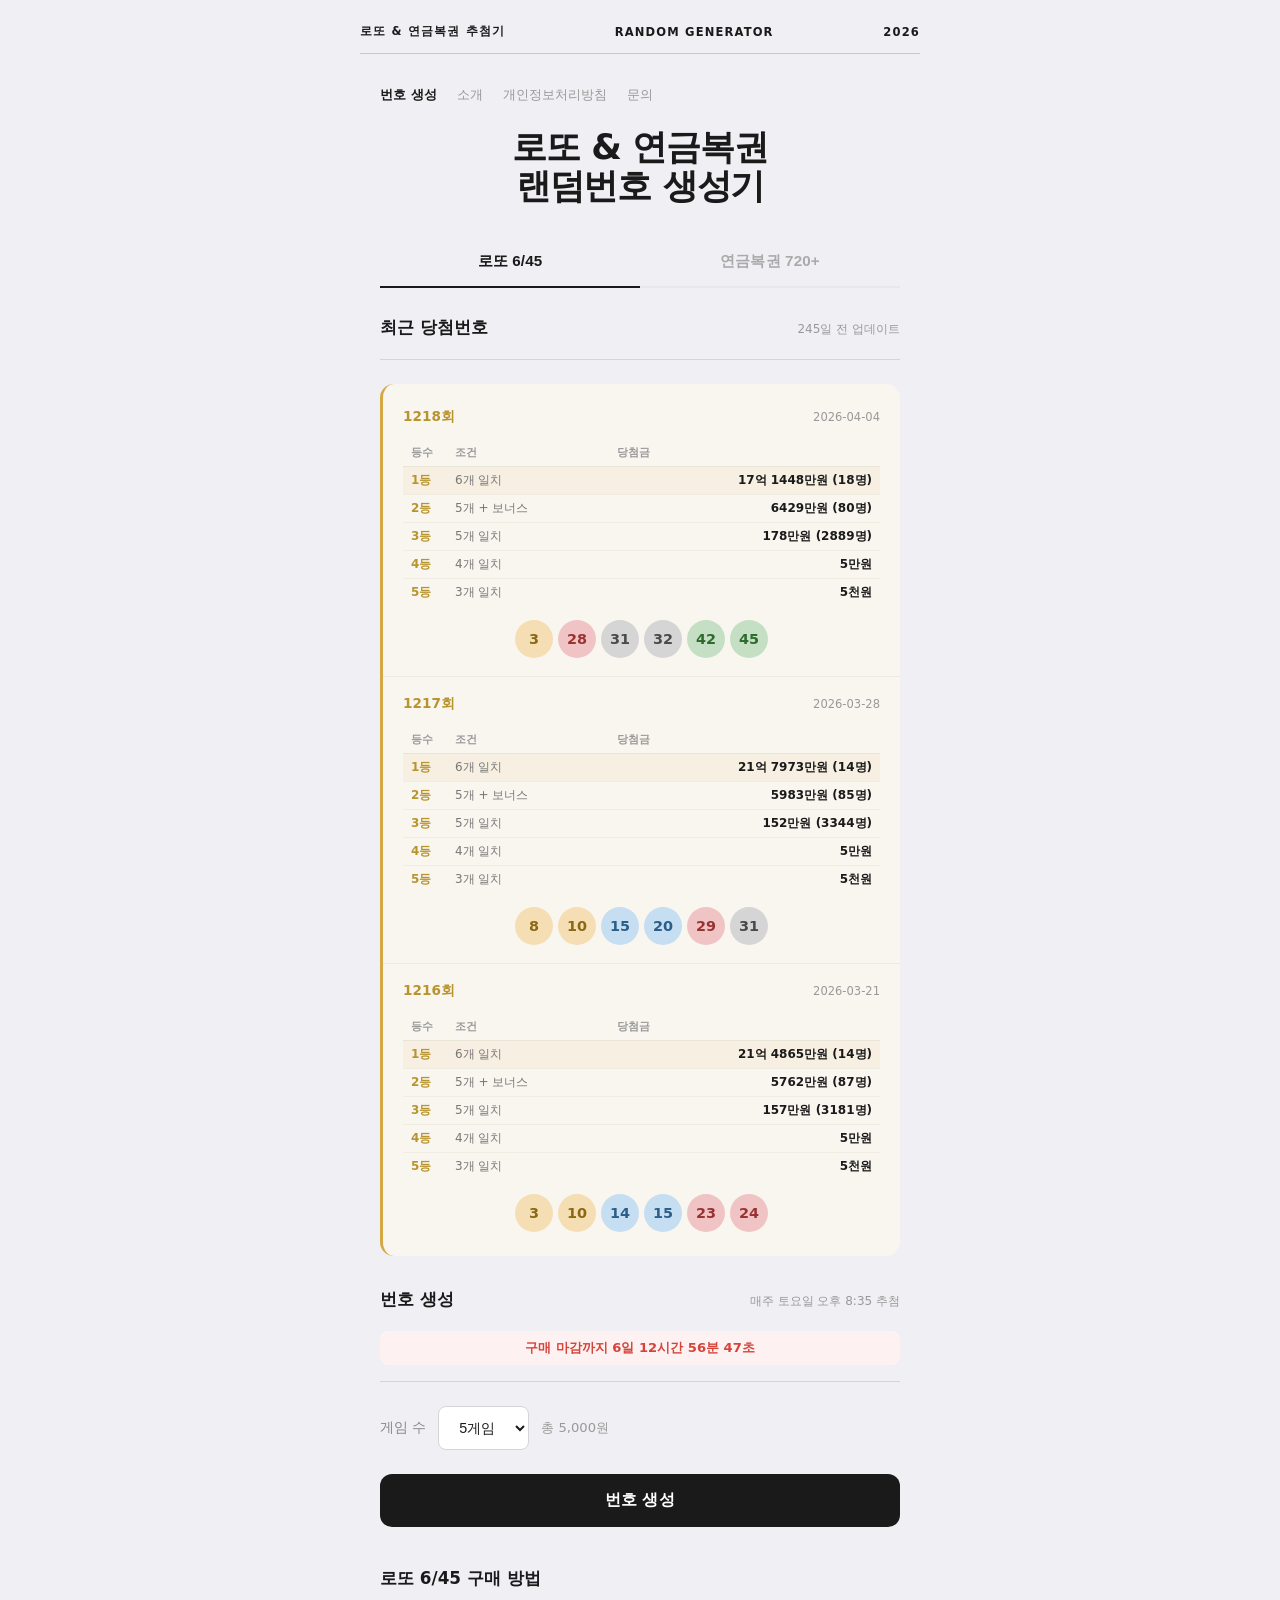
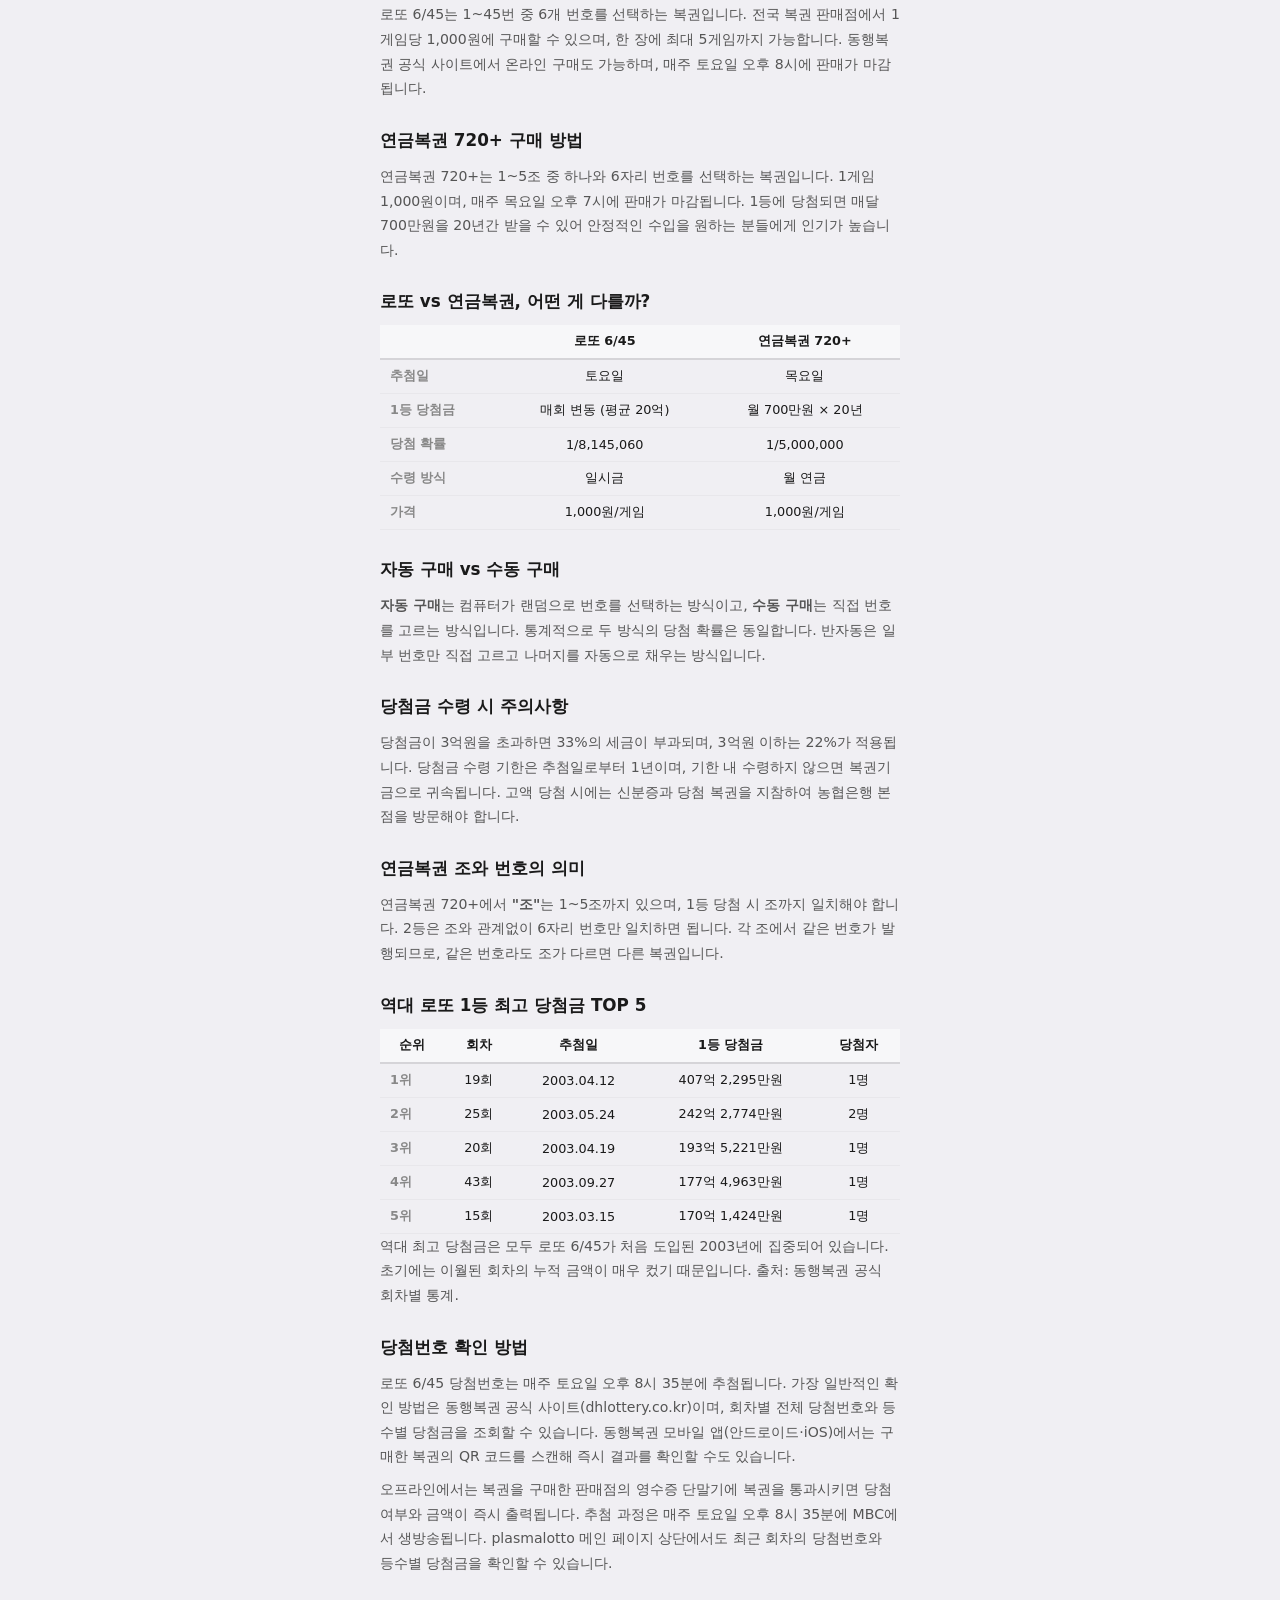
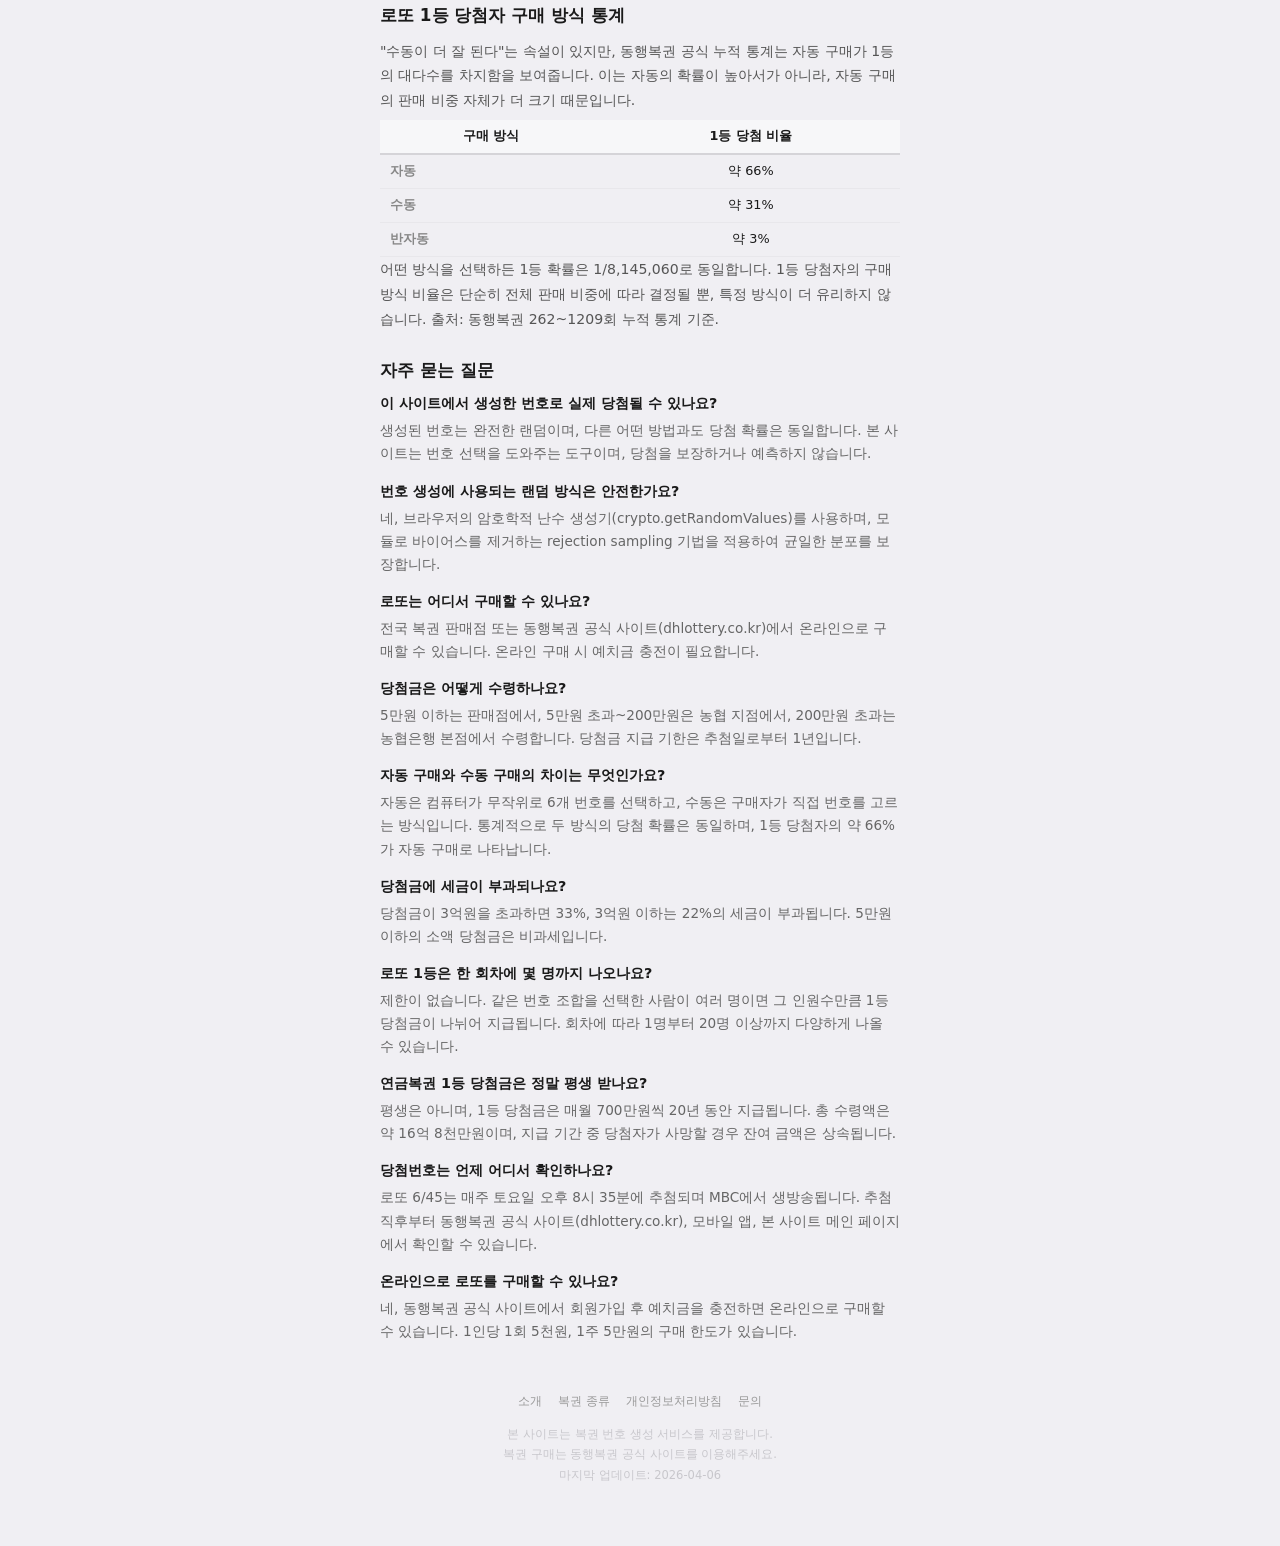
==== commit 24157189: "옵션 C: 한국 복권 종류 비교 페이지 신규 추가 - lottery-types.html 신규 작성   · 로또 6/45, 연금복권 720+, 스피또(500/1000/2000) 3종" ====
--- a/index.html
+++ b/index.html
@@ -272,6 +272,7 @@
     <footer>
         <div class="footer-links">
             <a href="about.html">소개</a>
+            <a href="lottery-types.html">복권 종류</a>
             <a href="privacy.html">개인정보처리방침</a>
             <a href="contact.html">문의</a>
         </div>
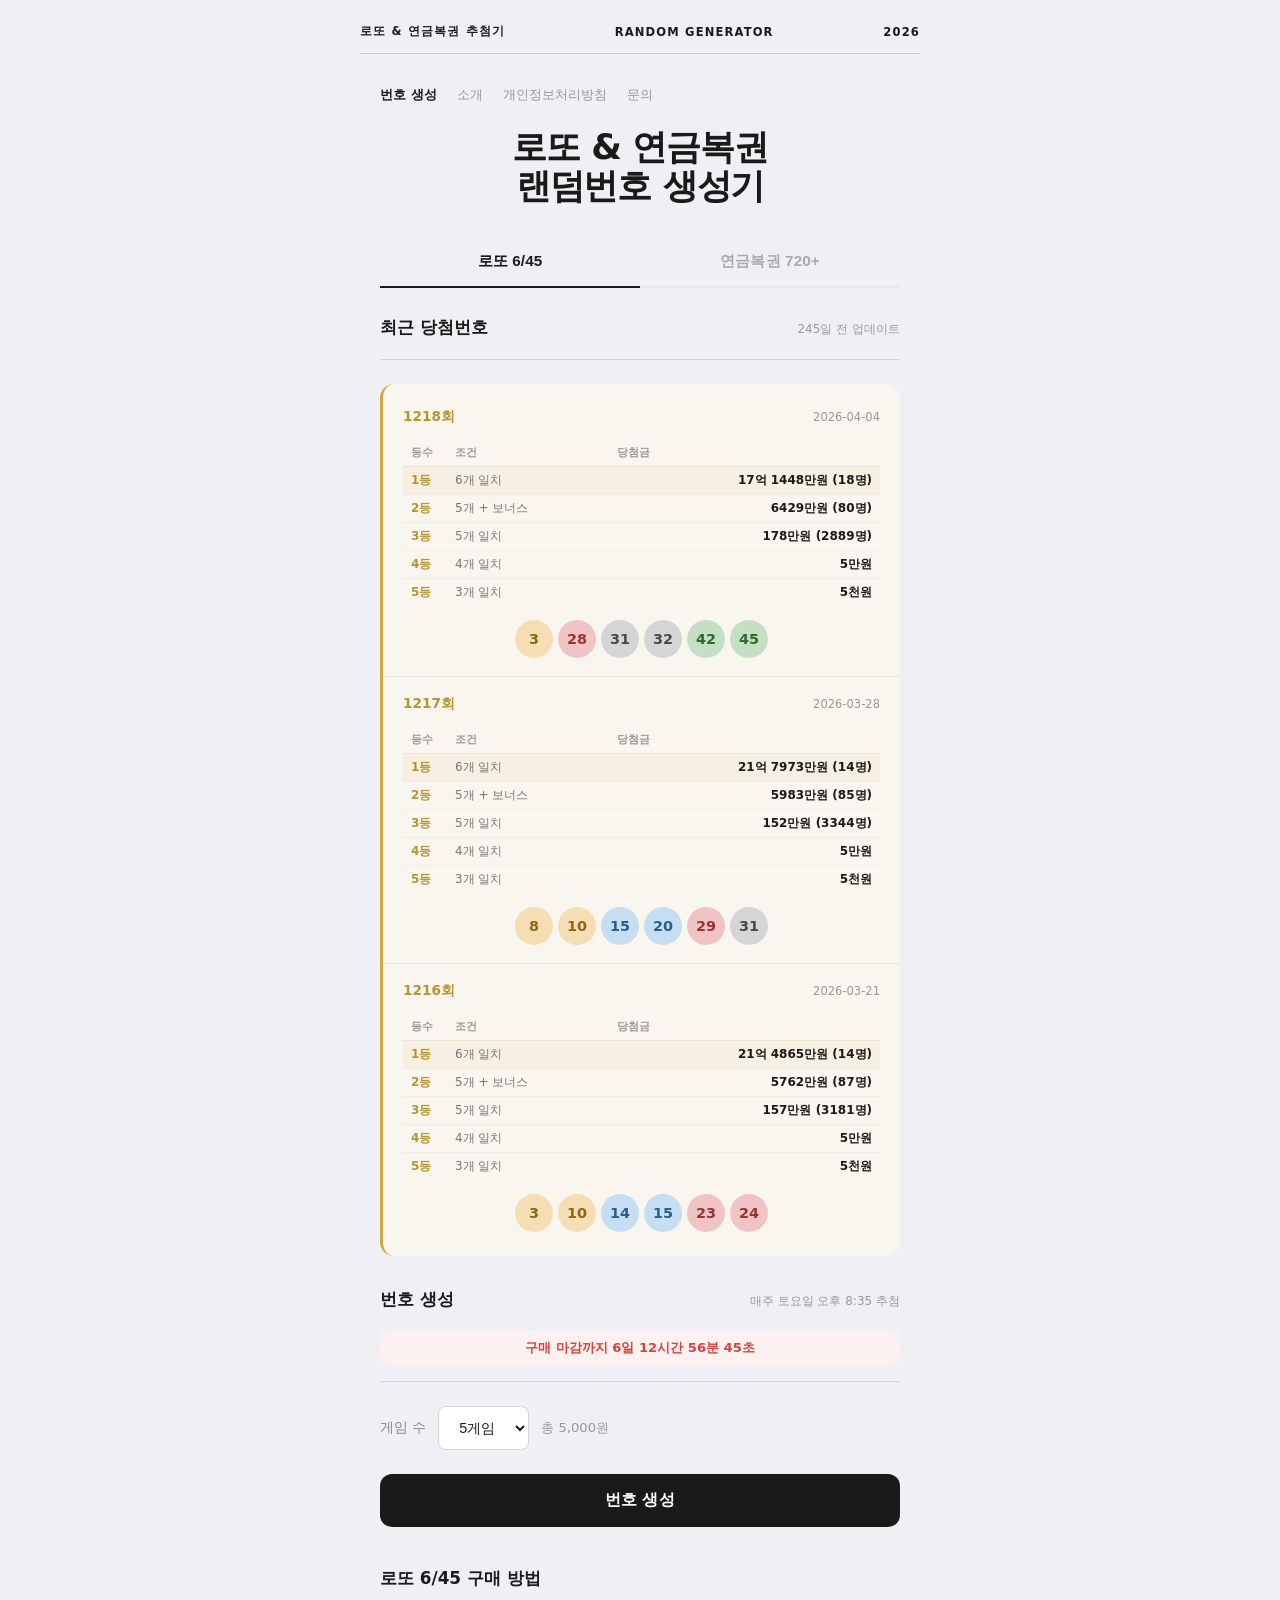
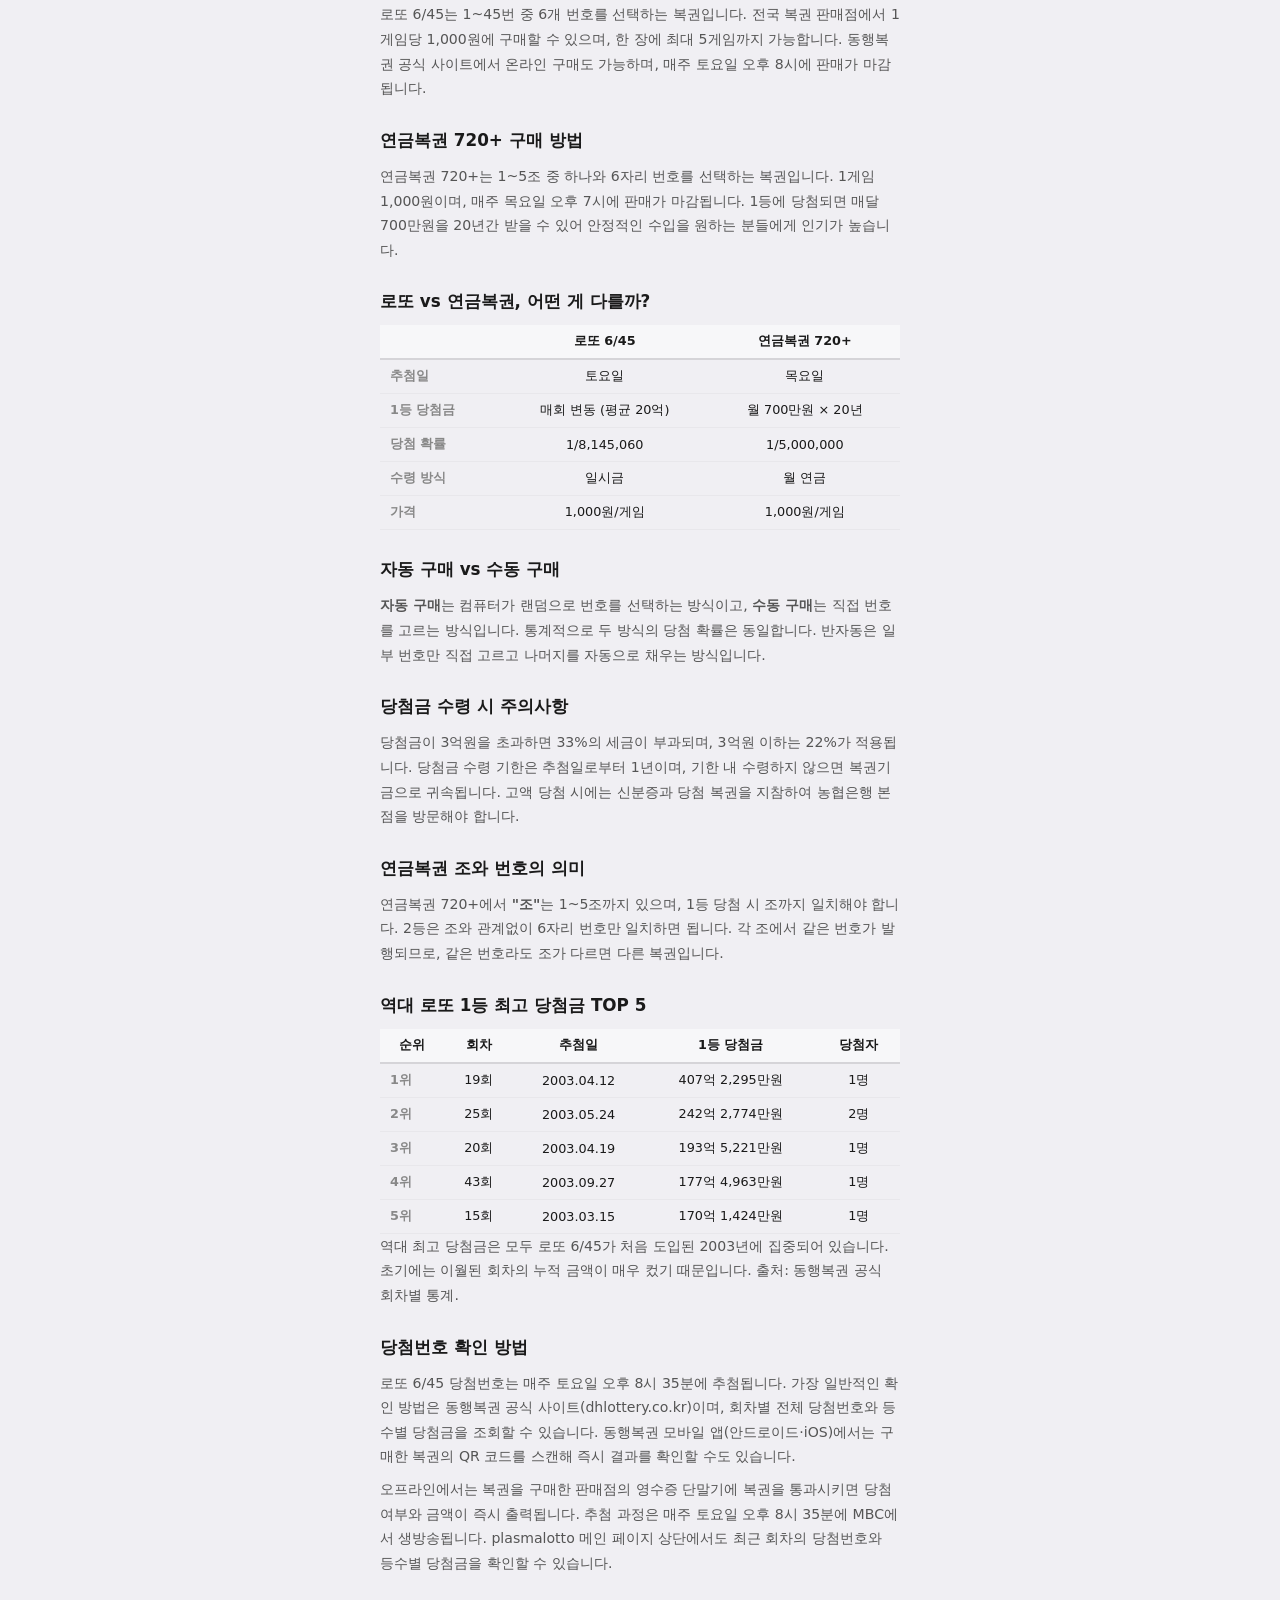
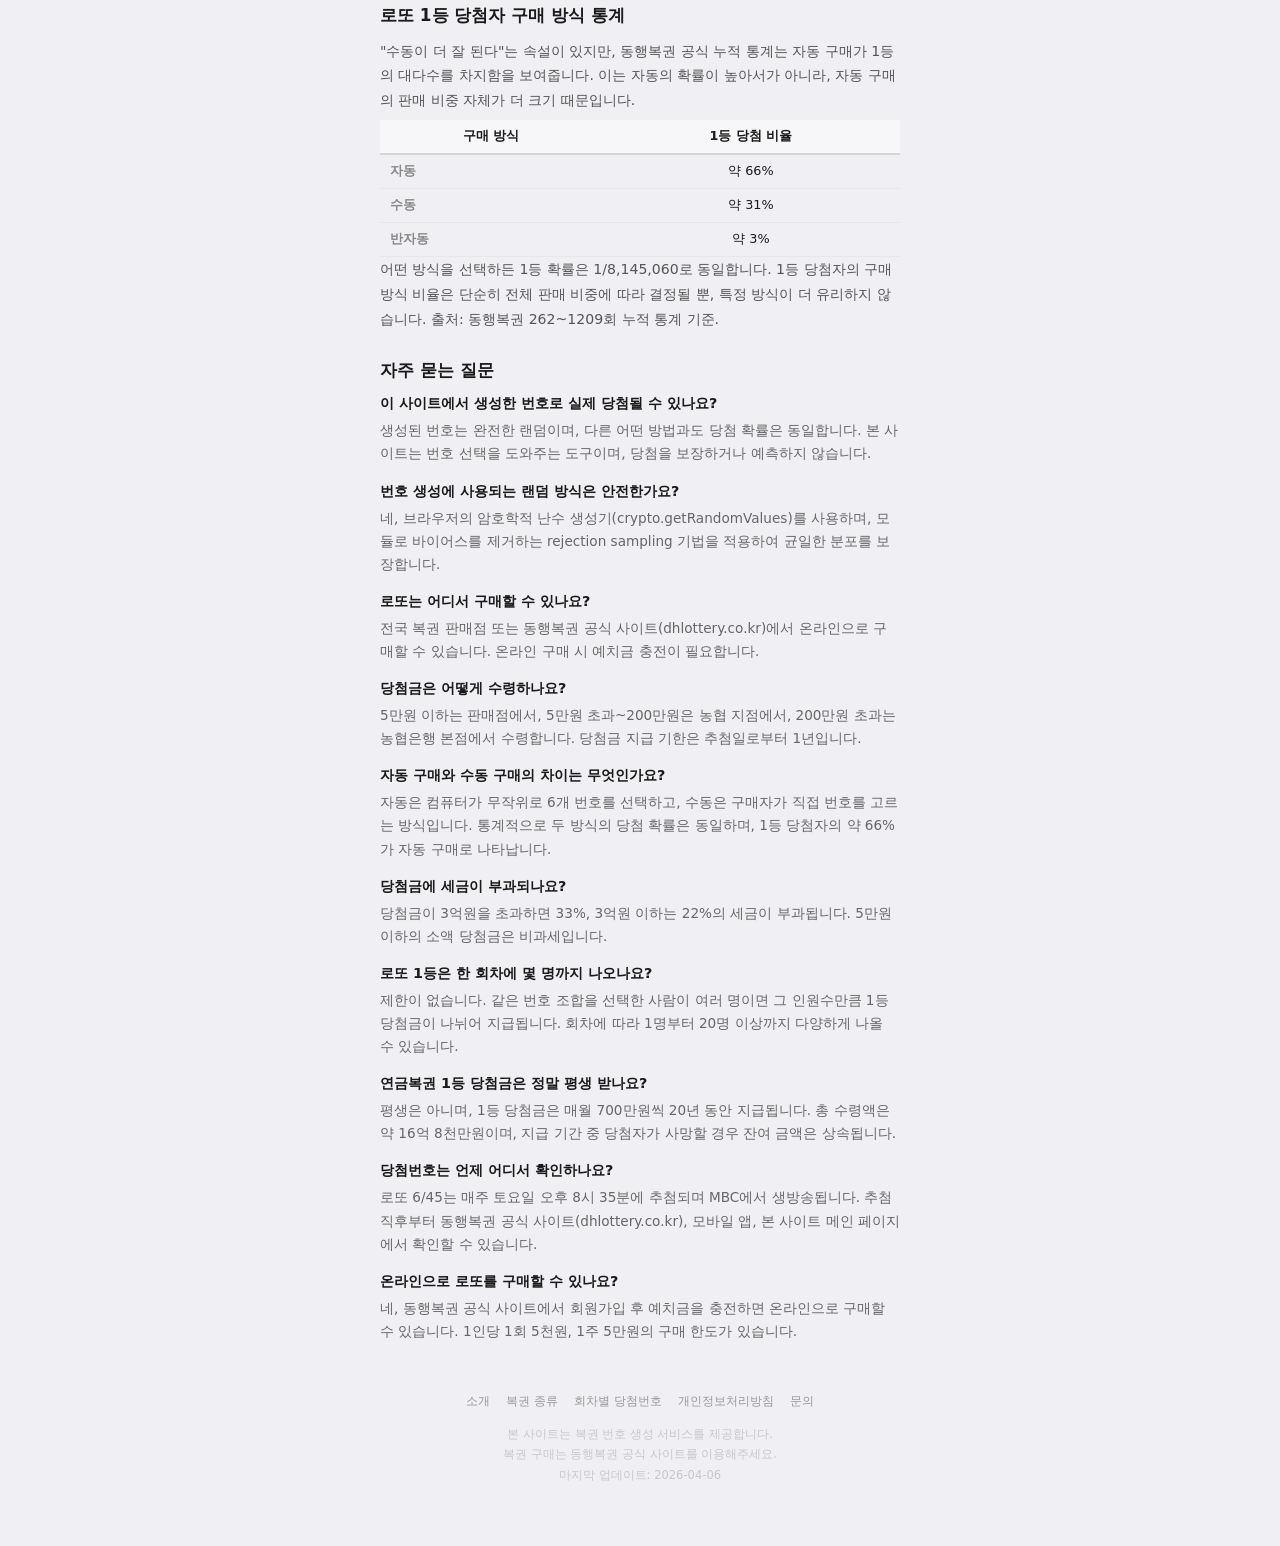
==== commit 7cc816bd: "3-1 회차별 당첨번호 페이지 신규 + 역대 1218회 데이터 - winning-history.html 신규 작성   · 1회(2002-12-07) ~ 1218회(2026-04-0" ====
--- a/index.html
+++ b/index.html
@@ -273,6 +273,7 @@
         <div class="footer-links">
             <a href="about.html">소개</a>
             <a href="lottery-types.html">복권 종류</a>
+            <a href="winning-history.html">회차별 당첨번호</a>
             <a href="privacy.html">개인정보처리방침</a>
             <a href="contact.html">문의</a>
         </div>
--- a/css/style.css
+++ b/css/style.css
@@ -962,3 +962,145 @@
         padding: 20px 16px;
     }
 }
+
+/* ── 회차별 당첨번호 (winning-history.html) ── */
+.history-search {
+    display: flex;
+    gap: 8px;
+    flex-wrap: wrap;
+}
+
+.history-search input {
+    flex: 1;
+    min-width: 0;
+    padding: 9px 12px;
+    border: 1px solid #D5D4D8;
+    border-radius: 6px;
+    font-size: 0.9rem;
+    background: #fff;
+    color: #1A1A1A;
+}
+
+.history-search input:focus {
+    outline: 2px solid #1A1A1A;
+    outline-offset: -1px;
+}
+
+.history-search button {
+    padding: 9px 16px;
+    background: #1A1A1A;
+    color: #fff;
+    border: none;
+    border-radius: 6px;
+    cursor: pointer;
+    font-size: 0.85rem;
+    font-weight: 600;
+}
+
+.history-search button.secondary {
+    background: #F0EFF3;
+    color: #1A1A1A;
+    border: 1px solid #D5D4D8;
+}
+
+.history-info {
+    font-size: 0.82rem;
+    color: #888;
+    margin-bottom: 12px;
+}
+
+.history-round {
+    padding: 14px 0;
+    border-bottom: 1px solid #F0EFF3;
+    transition: background 0.5s ease;
+}
+
+.history-round:last-child {
+    border-bottom: none;
+}
+
+.history-round.highlight {
+    background: #FFF7E6;
+}
+
+.history-round .round-info {
+    display: flex;
+    justify-content: space-between;
+    align-items: baseline;
+    margin-bottom: 10px;
+    font-size: 0.85rem;
+}
+
+.history-round .round-number {
+    font-weight: 700;
+    color: #1A1A1A;
+    font-size: 0.92rem;
+}
+
+.history-round .round-date {
+    color: #888;
+}
+
+.history-round .lotto-balls {
+    display: flex;
+    align-items: center;
+    flex-wrap: wrap;
+    gap: 5px;
+    justify-content: flex-start;
+}
+
+.history-round .ball {
+    width: 34px;
+    height: 34px;
+    font-size: 0.78rem;
+    font-weight: 700;
+}
+
+.history-round .bonus-sep {
+    margin: 0 4px;
+    color: #BBB;
+    font-size: 0.9rem;
+}
+
+.history-pagination {
+    display: flex;
+    align-items: center;
+    flex-wrap: wrap;
+    gap: 4px;
+    margin-top: 18px;
+    padding-top: 16px;
+    border-top: 1px solid #E8E7EB;
+}
+
+.history-pagination button {
+    padding: 6px 11px;
+    background: #fff;
+    color: #1A1A1A;
+    border: 1px solid #D5D4D8;
+    border-radius: 4px;
+    cursor: pointer;
+    font-size: 0.82rem;
+    font-weight: 600;
+}
+
+.history-pagination button:hover {
+    background: #F0EFF3;
+}
+
+.history-pagination button.active {
+    background: #1A1A1A;
+    color: #fff;
+    border-color: #1A1A1A;
+}
+
+.history-pagination .ellipsis {
+    margin: 0 4px;
+    color: #999;
+    font-size: 0.85rem;
+}
+
+.history-pagination .page-info {
+    margin-left: auto;
+    color: #999;
+    font-size: 0.78rem;
+}
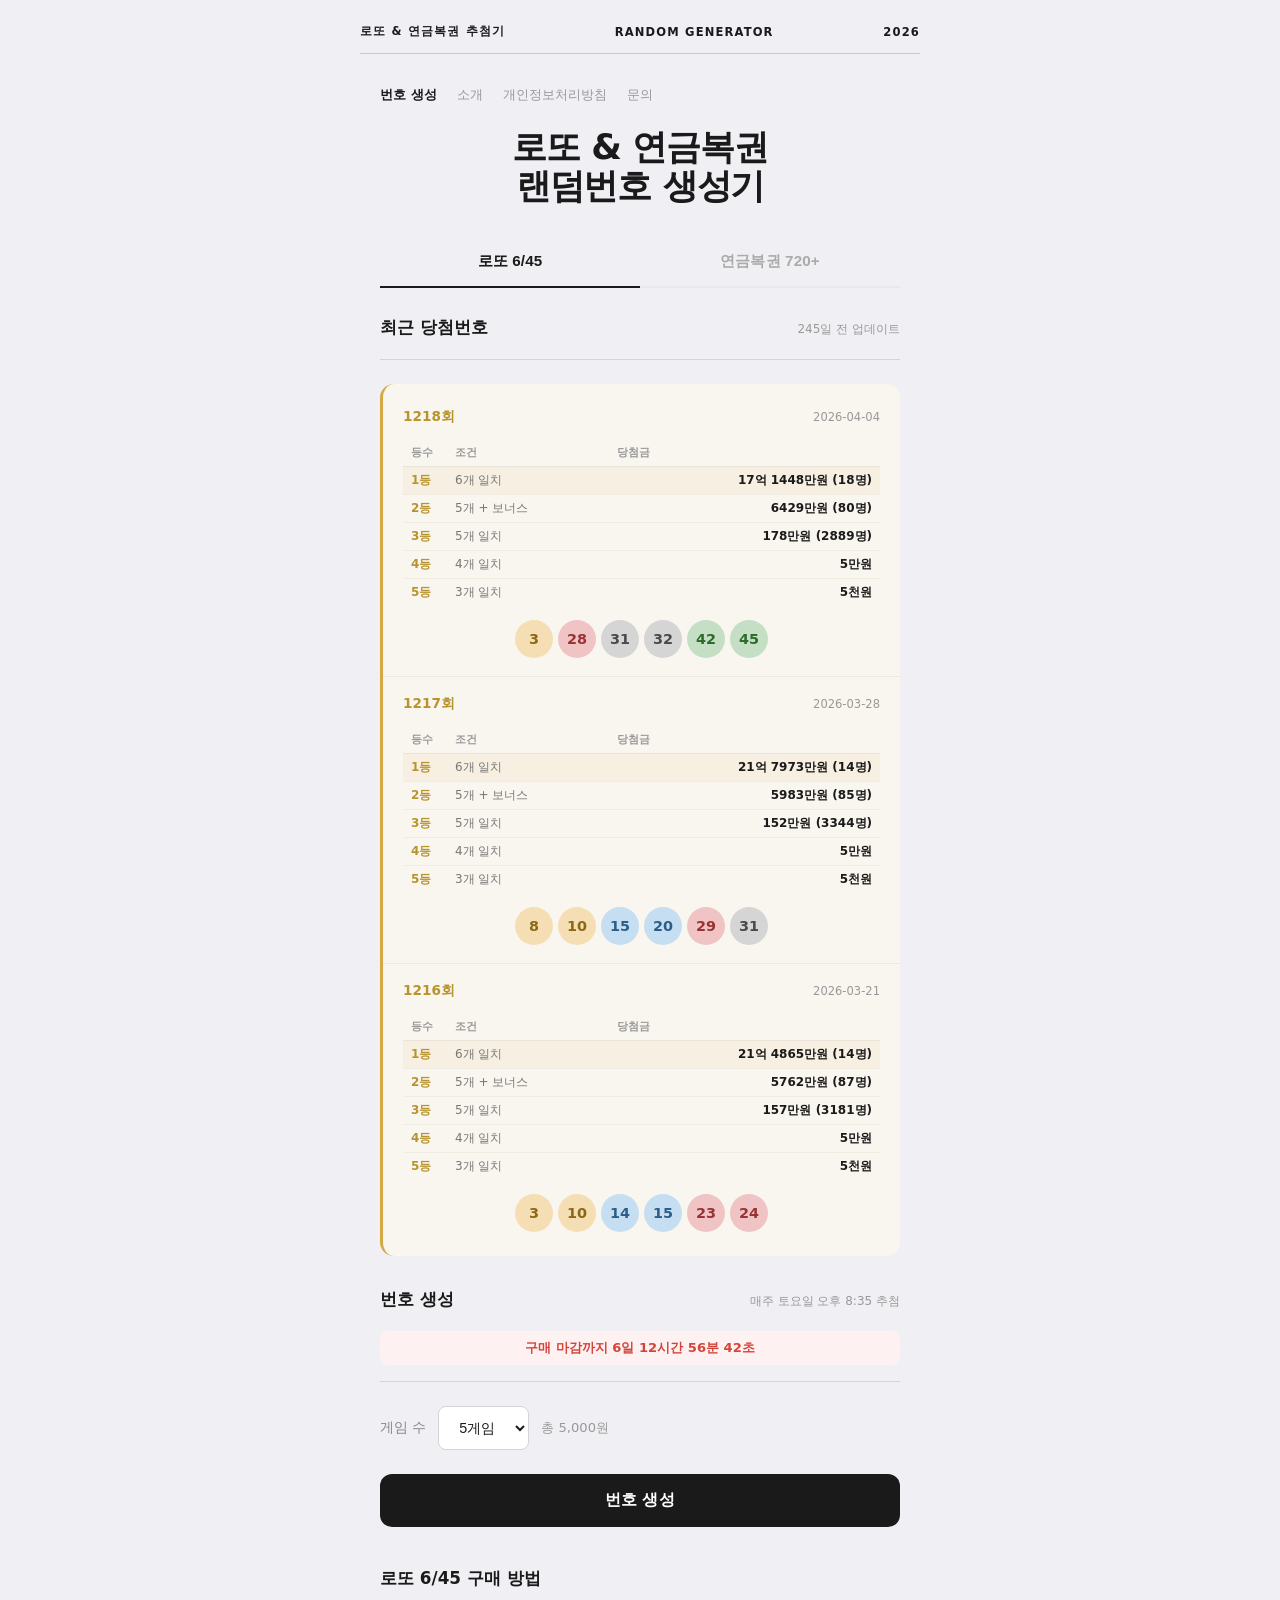
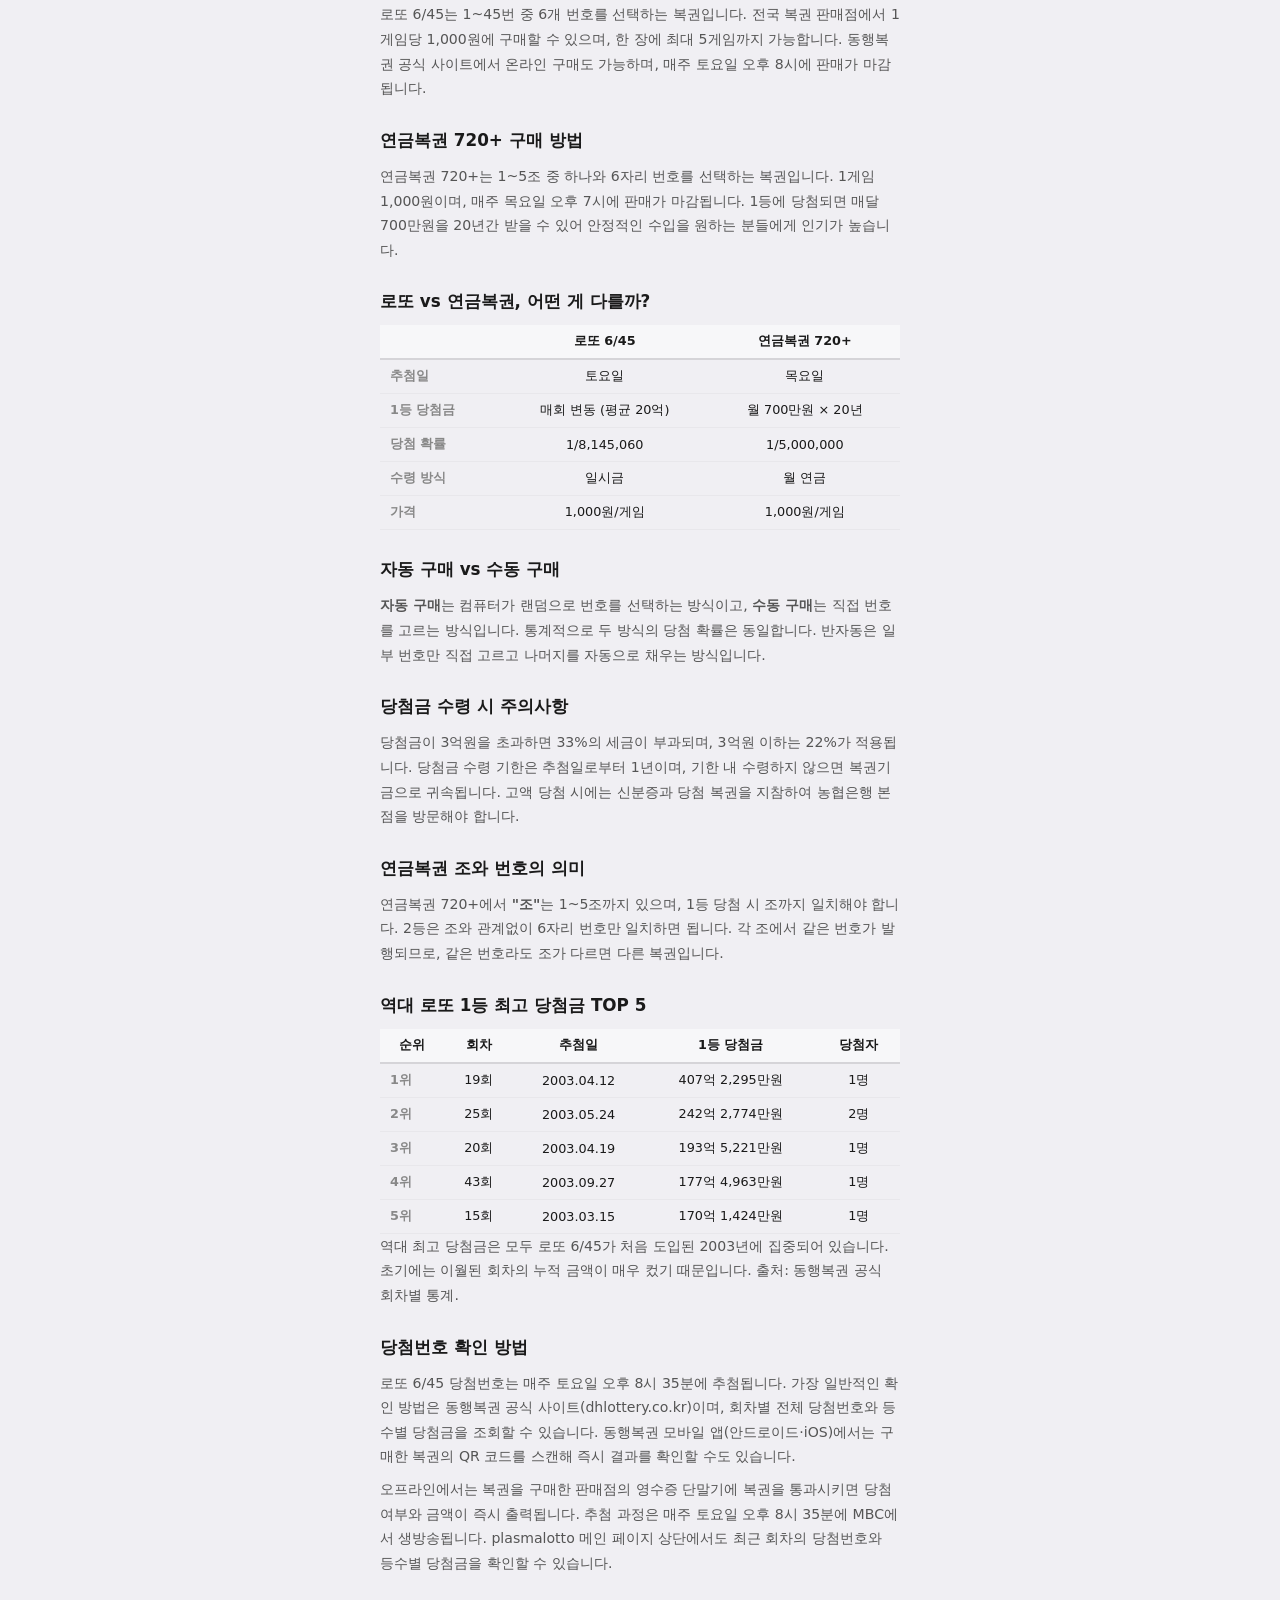
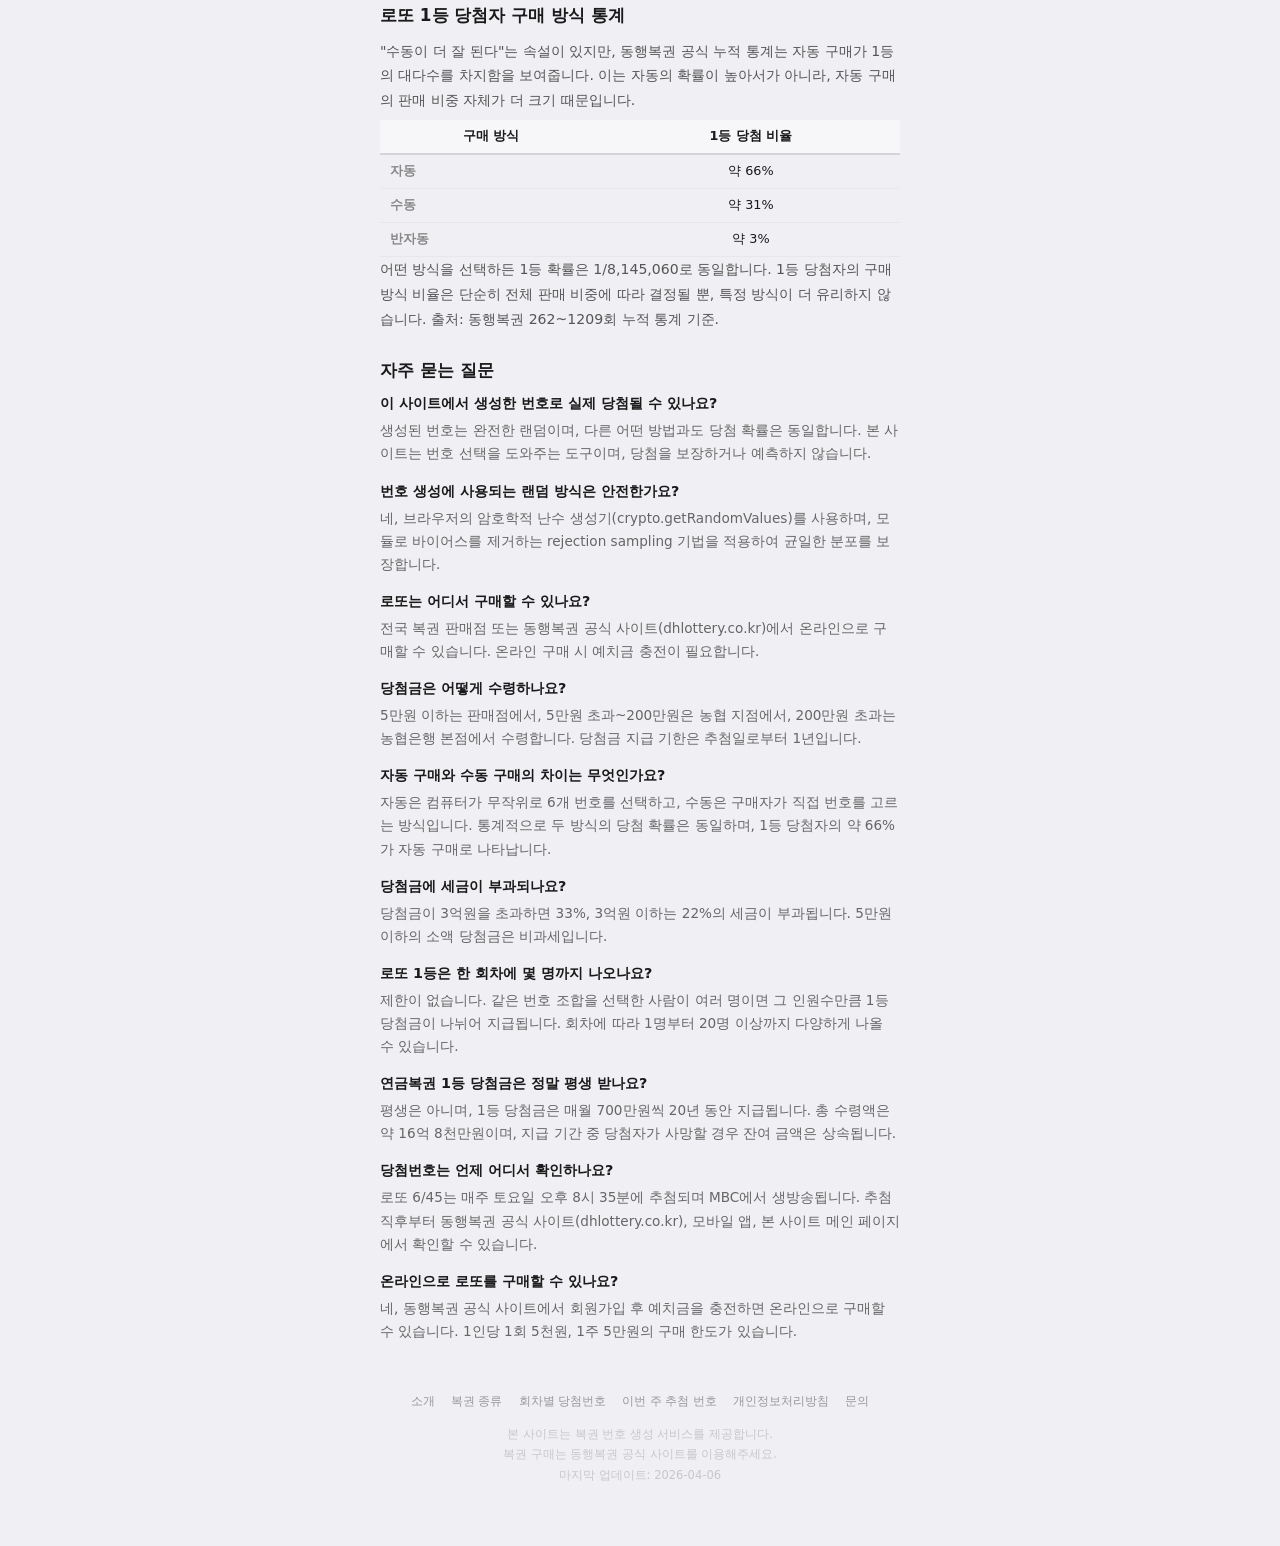
==== commit 5e90d76a: "3-2 이번 주 추첨 번호 페이지 신규 추가 - weekly-numbers.html 신규 작성   · 다음 회차 번호를 시드로 한 결정적 PRNG (Mulberry32)   · 같" ====
--- a/index.html
+++ b/index.html
@@ -274,6 +274,7 @@
             <a href="about.html">소개</a>
             <a href="lottery-types.html">복권 종류</a>
             <a href="winning-history.html">회차별 당첨번호</a>
+            <a href="weekly-numbers.html">이번 주 추첨 번호</a>
             <a href="privacy.html">개인정보처리방침</a>
             <a href="contact.html">문의</a>
         </div>
